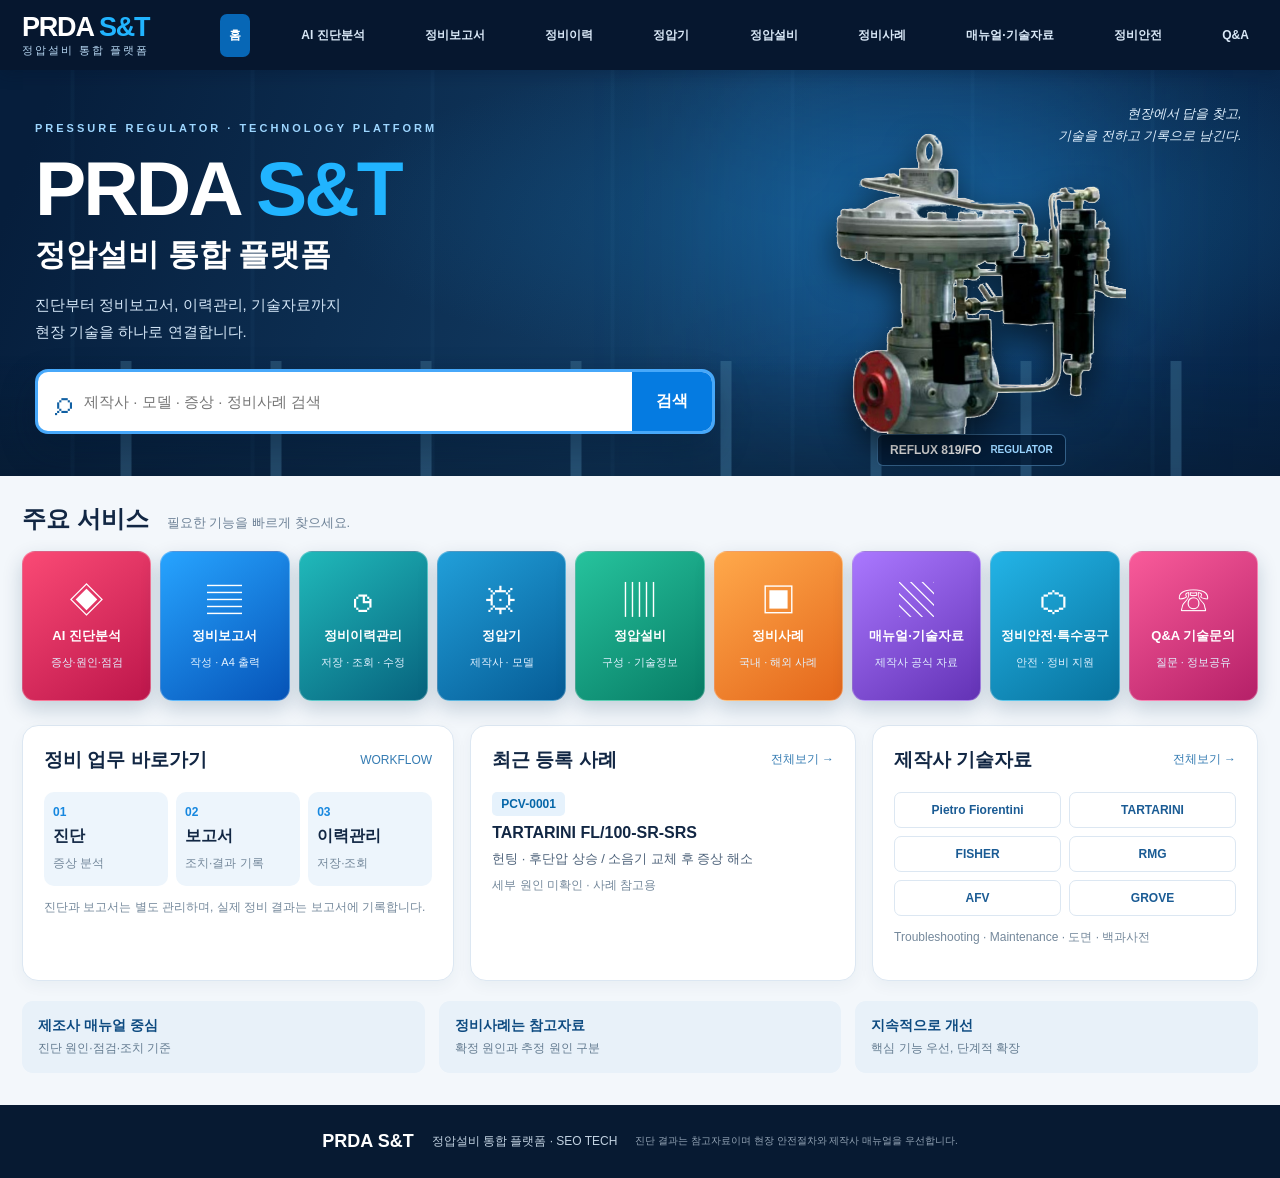
==== index.html @ fda8e218 "Add files via upload" ====
<!DOCTYPE html>

<html lang="ko"><head><meta charset="utf-8"/><meta content="width=device-width,initial-scale=1" name="viewport"/><meta content="#071a34" name="theme-color"/><meta content="PRDA S&amp;T 정압설비 통합 플랫폼" name="description"/><title>PRDA S&amp;T | 정압설비 통합 플랫폼</title><style>:root{--navy:#06172c;--ink:#122744;--blue:#0588ed;--line:#dce7f2;--bg:#f3f7fb}*{box-sizing:border-box}html{scroll-behavior:smooth}body{margin:0;font-family:Pretendard,'Noto Sans KR','Malgun Gothic',Arial,sans-serif;background:var(--bg);color:var(--ink)}a{text-decoration:none;color:inherit}button,input,textarea,select{font:inherit}button{cursor:pointer}.sr,.skip{position:absolute;left:-9999px}.skip:focus{left:8px;top:8px;z-index:99;background:white;padding:12px}.topbar{background:#06172f;color:#fff;position:relative;z-index:5;box-shadow:0 4px 14px #00162d44}.top-inner{max-width:1540px;margin:auto;min-height:70px;padding:0 22px;display:flex;align-items:center;gap:24px}.brand{display:flex;flex-direction:column;min-width:174px}.brand b{font-size:27px;letter-spacing:-1.2px}.brand span,.hero h1 em{color:#21b4ff;font-style:normal}.brand small{font-size:11px;letter-spacing:2px;color:#b7d7f2}.desktop-nav{display:flex;align-items:center;justify-content:space-between;gap:2px;flex:1}.desktop-nav a{font-size:12px;font-weight:700;white-space:nowrap;padding:13px 9px;border-radius:7px;color:#d9e8f7}.desktop-nav a:hover,.desktop-nav .selected{background:#0767b6;color:white}.menu-top{display:none;background:transparent;color:#fff;border:0;font-size:25px}.hero{position:relative;overflow:hidden;min-height:405px;background:radial-gradient(ellipse at 70% 35%,#15639b88,transparent 45%),linear-gradient(110deg,#061e3c 4%,#123c64 54%,#072448 100%);color:white}.hero:before{content:"";position:absolute;inset:0;opacity:.22;background:repeating-linear-gradient(90deg,transparent 0 70px,#56a8d933 71px 74px,transparent 75px 180px),linear-gradient(transparent 70%,#051425 100%)}.hero:after{content:"";position:absolute;bottom:-10px;left:0;right:0;height:125px;opacity:.3;background:repeating-linear-gradient(90deg,transparent 0 120px,#5d98b8 121px 131px,transparent 132px 150px),linear-gradient(0deg,#071728,transparent)}.hero-glow{position:absolute;right:14%;top:2%;width:350px;height:350px;background:#249fff33;filter:blur(75px)}.hero-inner{max-width:1480px;min-height:405px;margin:auto;padding:52px 35px 42px;display:flex;align-items:center;position:relative}.hero-copy{position:relative;z-index:2;width:62%}.eyebrow{font-size:11px;letter-spacing:3px;color:#9dd6ff;font-weight:800}.hero h1{font-size:clamp(52px,6vw,83px);line-height:1;margin:16px 0 4px;letter-spacing:-3px}.hero h2{font-size:clamp(21px,2.4vw,32px);margin:7px 0 15px}.hero-copy p{line-height:1.8;color:#d5e7f8;font-size:15px;margin-bottom:24px}.hero-search{max-width:680px;background:white;border:3px solid #47a8fa;border-radius:13px;display:flex;align-items:center;overflow:hidden;box-shadow:0 15px 35px #00162e55}.hero-search span{color:#1160a3;font-size:34px;padding-left:17px}.hero-search input{flex:1;width:100%;min-width:0;border:0;outline:0;padding:17px 12px;color:#173e63;font-size:15px}.hero-search button{border:0;background:#057be1;color:white;padding:19px 24px;font-weight:800}.hero-visual{position:absolute;right:12%;bottom:10px;width:310px;z-index:1;text-align:center}.hero-visual img{display:block;width:100%;max-height:340px;object-fit:contain;filter:drop-shadow(0 14px 16px #0009)}.hero-visual>span{display:inline-flex;gap:9px;align-items:center;background:#031a35c9;border:1px solid #7ac5ff66;padding:8px 12px;border-radius:6px;font-weight:800;font-size:12px}.hero-visual small{color:#9bd5ff;font-size:10px}.slogan{position:absolute;right:3%;top:20px;text-align:right;font-size:13px;line-height:1.7;color:#e2f2ff;font-style:italic;z-index:2}.section-wrap{max-width:1480px;margin:0 auto;padding:0 22px}.services{padding-top:27px}.section-heading{display:flex;align-items:baseline;gap:18px;margin:0 0 16px}.section-heading h2{margin:0;font-size:24px}.section-heading p{color:#6e8297;font-size:13px;margin:0}.service-grid{display:grid;grid-template-columns:repeat(9,minmax(0,1fr));gap:9px}.service{position:relative;min-height:150px;display:flex;flex-direction:column;align-items:center;justify-content:center;text-align:center;gap:10px;color:white;border-radius:13px;box-shadow:0 8px 20px #0a335333;border:1px solid #ffffff44;transition:transform .2s,box-shadow .2s;padding:14px 6px}.service:hover{transform:translateY(-4px);box-shadow:0 12px 28px #0a335355}.service-icon{font-size:35px;line-height:1}.service strong{font-size:13px;white-space:normal;word-break:keep-all}.service small{font-size:11px;color:#e2f1ff}.red{background:linear-gradient(145deg,#fa4a75,#bd164b)}.blue{background:linear-gradient(145deg,#27a4ff,#0654b8)}.teal{background:linear-gradient(145deg,#20b9ba,#07637e)}.cyan{background:linear-gradient(145deg,#219fd9,#065c96)}.green{background:linear-gradient(145deg,#26c39d,#087d66)}.orange{background:linear-gradient(145deg,#ffa94b,#e4671b)}.purple{background:linear-gradient(145deg,#aa78ff,#6332b5)}.sky{background:linear-gradient(145deg,#23b4e7,#08729d)}.pink{background:linear-gradient(145deg,#f95b9a,#b52068)}.panels{display:grid;grid-template-columns:1.12fr 1fr 1fr;gap:16px;padding-top:24px}.panel{background:white;border:1px solid var(--line);border-radius:16px;padding:21px;min-height:236px;box-shadow:0 5px 15px #15395a0c}.panel-head{display:flex;align-items:center;justify-content:space-between;gap:8px;margin-bottom:19px}.panel-head h2{margin:0;font-size:19px}.panel-head a,.panel-head span{font-size:12px;color:#347bb2}.workflow{display:grid;grid-template-columns:repeat(3,1fr);gap:8px}.workflow a{display:flex;flex-direction:column;gap:7px;background:#edf5fc;padding:13px 9px;border-radius:10px}.workflow b{color:#1687df;font-size:12px}.workflow strong{font-size:16px}.workflow small,.muted{color:#74889b;font-size:12px;line-height:1.6}.case-link{display:flex;flex-direction:column;gap:8px}.case-tag{background:#e6f2fc;color:#0566a8;width:max-content;padding:5px 9px;border-radius:5px;font-size:12px;font-weight:700}.case-link strong{font-size:16px}.case-link small{font-size:13px;color:#4d627a}.manufacturer{display:grid;grid-template-columns:repeat(2,1fr);gap:8px}.manufacturer span{padding:10px 5px;text-align:center;border:1px solid var(--line);border-radius:7px;color:#1a5b94;font-size:12px;font-weight:800}.info-strip{display:grid;grid-template-columns:repeat(3,1fr);gap:14px;padding-top:20px;padding-bottom:32px}.info-strip>div{display:flex;flex-direction:column;gap:5px;padding:16px;background:#e8f1f9;border-radius:11px}.info-strip b{font-size:14px;color:#0e4b81}.info-strip span{font-size:12px;color:#637b90}footer{background:#071a32;color:#c2d2e1;padding:26px;display:flex;align-items:center;justify-content:center;gap:18px;flex-wrap:wrap;font-size:12px}footer strong{font-size:18px;color:white}footer small{opacity:.75}.bottom-nav{display:none}.menu-overlay[hidden]{display:none}.menu-overlay{position:fixed;inset:0;z-index:50;display:flex;justify-content:flex-end}.menu-shade{position:absolute;inset:0;background:#031223bb}.menu-drawer{position:relative;background:#fff;width:min(420px,90vw);height:100%;overflow:auto;padding:20px 20px 90px;box-shadow:-12px 0 40px #0005}.drawer-head{display:flex;justify-content:space-between;align-items:center}.drawer-head h2{margin:8px 0 20px}.drawer-head button{border:0;background:#e8f1f8;border-radius:9px;padding:8px 13px}.drawer-search form{display:flex;gap:6px;margin-bottom:18px}.drawer-search input{min-width:0;flex:1;border:1px solid #d6e4ef;border-radius:8px;padding:12px}.drawer-search button{border:0;background:#0878cf;color:#fff;border-radius:8px;padding:0 15px}.drawer-list details{border-bottom:1px solid #e3eaf2}.drawer-list summary{font-weight:800;padding:16px 6px;cursor:pointer}.drawer-list a{display:block;padding:12px 18px;color:#4b6782;background:#f1f6fa;font-size:14px}.page-wrap{max-width:960px;margin:40px auto 80px;padding:0 18px}.page-head{margin-bottom:22px}.page-head h1{font-size:30px;margin:0 0 8px}.page-head p{color:#647c91}.form-panel{background:white;border:1px solid var(--line);border-radius:15px;padding:24px;box-shadow:0 8px 25px #0a2d510d}.form-grid{display:grid;grid-template-columns:repeat(2,minmax(0,1fr));gap:17px}.field{display:flex;flex-direction:column;gap:7px}.field.wide{grid-column:1/-1}.field label{font-size:13px;font-weight:800}.field input,.field select,.field textarea{border:1px solid #cadbe8;border-radius:9px;padding:12px;min-height:45px;width:100%;background:#fff;color:#172e45}.field textarea{min-height:95px;resize:vertical}.actions{display:flex;gap:10px;flex-wrap:wrap;margin-top:20px}.btn{background:#086dc0;color:#fff;border:0;border-radius:9px;padding:13px 20px;font-weight:800;display:inline-block}.btn.secondary{background:#e5f0f9;color:#165a91}.btn.danger{background:#aa3151}.helper{padding:14px 16px;background:#fff8e8;border-left:4px solid #e0a93e;color:#66593c;border-radius:7px;font-size:13px;line-height:1.7;margin:18px 0}.record{border:1px solid var(--line);padding:16px;border-radius:12px;margin:12px 0;background:white}.record strong{font-size:17px}.record .meta{font-size:12px;color:#72879b;margin:8px 0}.record .actions{margin-top:12px}.empty{padding:30px;text-align:center;color:#7c91a4}.print-header{display:none}
@media(max-width:1180px){.desktop-nav a{font-size:11px;padding:10px 5px}.brand{min-width:135px}.brand b{font-size:23px}.hero-visual{right:8%}.service-grid{grid-template-columns:repeat(5,minmax(0,1fr))}.panels{grid-template-columns:1fr 1fr}.panels .panel:last-child{grid-column:1/-1}}
@media(max-width:780px){body{padding-bottom:78px}.topbar{background:#06182d}.top-inner{min-height:58px;padding:0 16px;justify-content:space-between}.brand b{font-size:22px}.brand small{font-size:9px;letter-spacing:1px}.desktop-nav{display:none}.menu-top{display:block}.hero{min-height:405px}.hero-inner{min-height:405px;padding:38px 20px 28px;align-items:flex-start}.hero-copy{width:100%}.hero h1{font-size:50px;margin-top:18px}.hero h2{font-size:22px}.hero-copy p{font-size:13px;max-width:290px}.hero-search{position:relative;margin-top:30px}.hero-search input{padding:15px 6px;font-size:13px}.hero-search button{padding:17px 15px}.hero-visual{width:185px;right:0;bottom:65px;opacity:.55}.hero-visual img{max-height:220px}.hero-visual>span{display:none}.slogan{font-size:10px;right:18px;top:12px}.section-wrap{padding-left:12px;padding-right:12px}.section-heading h2{font-size:21px}.service-grid{grid-template-columns:repeat(3,minmax(0,1fr));gap:8px}.service{min-height:116px;padding:12px 5px;gap:6px}.service-icon{font-size:27px}.service strong{font-size:12px}.service small{font-size:10px}.panels{grid-template-columns:1fr}.panels .panel:last-child{grid-column:auto}.info-strip{grid-template-columns:1fr}.bottom-nav{display:grid;grid-template-columns:repeat(5,1fr);position:fixed;bottom:0;left:0;right:0;z-index:15;background:#061326;color:#b9c7d9;box-shadow:0 -3px 14px #00162c44;padding:8px 4px max(9px,env(safe-area-inset-bottom));border-top:1px solid #204261}.bottom-nav a,.bottom-nav button{display:flex;flex-direction:column;align-items:center;gap:3px;background:none;border:0;color:inherit;font-size:11px;font-weight:700;min-width:0}.bottom-nav span{font-size:27px;line-height:1.15}.bottom-nav .active{color:#38aeff}.page-wrap{margin:24px auto 40px}.page-head h1{font-size:25px}.form-grid{grid-template-columns:1fr}.form-panel{padding:16px}}
@media(max-width:360px){.service-grid{grid-template-columns:repeat(2,1fr)}.hero h1{font-size:43px}}
@media print{body{background:white;padding:0;color:#000}.topbar,.bottom-nav,.actions,.helper,footer,.menu-overlay,.page-head{display:none!important}.page-wrap{max-width:none;margin:0;padding:0}.form-panel{border:0;box-shadow:none;padding:0}.print-header{display:block;border-bottom:2px solid #222;margin-bottom:20px;padding-bottom:10px}.field input,.field textarea,.field select{border:0;border-bottom:1px solid #ccc;border-radius:0;padding:6px;resize:none;min-height:0;white-space:pre-wrap}.field{break-inside:avoid}.form-grid{gap:10px}.field textarea{min-height:55px} @page{size:A4;margin:15mm}}

/* 2026-10-11 모바일 1차 검수: 슬로건과 헤더 겹침 방지 */
@media(max-width:780px){.hero .eyebrow{display:none}.hero-inner{padding-top:57px}.hero-search{z-index:3}.hero-visual{right:4px;bottom:45px;width:170px;opacity:.43}.slogan{top:10px;right:15px;max-width:185px;line-height:1.6}}
</style><style>
.standalone-view{display:none}
body.view-report #content,body.view-history #content{display:none}
body.view-report #report-view,body.view-history #history-view{display:block}
body.view-report .bottom-nav a[href$="#report"],body.view-history .bottom-nav a[href$="#history"]{color:#38aeff}
body.view-report .bottom-nav a[href="index.html"],body.view-history .bottom-nav a[href="index.html"]{color:#b9c7d9}
@media print{body.view-report #history-view,body.view-report #content,body.view-report .bottom-nav{display:none!important}body.view-report #report-view{display:block!important}body.view-history #history-view{display:none!important}}
</style><style>
body.view-diagnosis #content{display:none}
body.view-diagnosis #diagnosis-view{display:block}
body.view-diagnosis #report-view,body.view-diagnosis #history-view{display:none}
#diagResult[hidden]{display:none!important}
#diagResult li{line-height:1.8;margin-bottom:5px}
#quickDiagnosis select{width:100%;padding:12px;border:1px solid #d2dfeb;border-radius:10px;background:#fff;font:inherit;color:#122744}
#diagnosis-view .page-head a{color:#0675ca}
@media print{body.view-diagnosis #diagnosis-view{display:block!important}}
</style><style>
body.view-search #content{display:none}
body.view-search #search-view{display:block}
body.view-search #diagnosis-view,body.view-search #report-view,body.view-search #history-view{display:none}
#caseResults{display:grid;gap:14px;margin:18px 0}
.prda-case{background:#fff;border:1px solid #dbe7f2;border-radius:15px;padding:20px;box-shadow:0 5px 18px rgba(10,35,75,.05)}
.prda-case h3{margin:0 0 10px;color:#0a3a70;font-size:18px}
.prda-case p{margin:8px 0;line-height:1.7;white-space:pre-wrap;overflow-wrap:anywhere}
.prda-case .case-meta{color:#516d89;font-size:13px}
.prda-case .case-detail{margin-top:12px;border-top:1px solid #e3edf5;padding-top:12px}
.prda-case button{cursor:pointer}
#caseSearchForm select{width:100%;padding:12px;border:1px solid #d2dfeb;border-radius:10px;background:#fff;font:inherit;color:#122744}
@media(max-width:650px){.prda-case{padding:16px}}
</style><style>
.prda-guided{margin-top:18px;padding:18px;background:#f3f8fc;border:1px solid #cfdeeb;border-radius:14px}
.prda-guided h3{margin:0 0 10px;color:#123d66}
.prda-guided-grid{display:grid;grid-template-columns:repeat(2,minmax(0,1fr));gap:12px}
.prda-guided-box{background:white;border:1px solid #dbe5ee;border-radius:12px;padding:14px;margin:10px 0;min-width:0}
.prda-guided-box strong{display:block;margin-bottom:9px;color:#153d64}
.prda-guided-box ul{padding-left:20px;margin:0}.prda-guided-box li{margin:6px 0;line-height:1.65;overflow-wrap:anywhere}
.prda-guided-box p{line-height:1.7;margin:7px 0;overflow-wrap:anywhere}
.prda-caution{background:#fff7e6;border-left:4px solid #d08b17;padding:12px;line-height:1.65;border-radius:6px}
@media(max-width:680px){.prda-guided-grid{grid-template-columns:1fr}.prda-guided{padding:12px}}
</style><style>
.prda-field-check{margin:20px 0;background:#f7fbff;border:1px solid #d5e4f3;border-radius:16px;padding:20px}
.prda-field-check h3{margin:0 0 12px;color:#123d69}
.prda-checklist{display:grid;gap:11px;margin:16px 0}
.prda-check-row{display:grid;grid-template-columns:minmax(0,1fr) minmax(128px,180px);align-items:center;gap:12px;background:#fff;border:1px solid #dfeaf3;border-radius:12px;padding:12px 14px}
.prda-check-row label{font-weight:600;line-height:1.5}
.prda-check-row select{width:100%;min-height:43px;border:1px solid #c9d8e6;border-radius:9px;padding:8px;background:#fff;color:#153453;font:inherit}
.prda-check-footer{display:flex;align-items:center;justify-content:space-between;gap:10px;flex-wrap:wrap}
.prda-check-footer p{margin:0;font-size:14px;color:#41627e}
.prda-safety-banner{padding:14px 16px;background:#fff2e8;border:1px solid #f3b78f;border-radius:11px;color:#7c3111;font-weight:600;line-height:1.65}
@media(max-width:520px){.prda-check-row{grid-template-columns:1fr}.prda-field-check{padding:15px}}
</style><style>
#reportForm select,#history-view select{width:100%;padding:12px;border:1px solid #d2dfeb;border-radius:10px;background:#fff;color:#122744;font:inherit}
.history-filters{margin-top:16px}
.report-cause-notice{margin-top:12px}
@media print{
 body.view-report #search-view,body.view-report #diagnosis-view,body.view-report #diagFieldCheck{display:none!important}
 body.view-report #report-view{display:block!important}
 body.view-report #reportForm{max-width:none!important}
 #reportForm .print-help,#reportForm .report-cause-notice,.print-help,.report-cause-notice{display:none!important}
 #reportForm .form-grid{display:block!important}
 #reportForm .field{display:block!important;break-inside:avoid-page;margin:0 0 12px!important}
 #reportForm .field label{display:block!important;font-size:10pt!important;font-weight:700!important;margin-bottom:4px}
 #reportForm input,#reportForm select,#reportForm textarea{display:block!important;width:100%!important;box-sizing:border-box!important;border:1px solid #cbd5e1!important;border-radius:0!important;box-shadow:none!important;padding:7px!important;font:10pt/1.5 Arial,'Noto Sans KR',sans-serif!important;color:#111!important;background:#fff!important;white-space:pre-wrap!important;overflow:visible!important}
 #reportForm textarea{height:auto;min-height:55px;resize:none}
 #reportForm .print-header{display:block!important}
}
</style><style>
.prda-backup{margin-top:22px;border:1px solid #cddfee}
.prda-backup h2{margin:0 0 10px;font-size:20px;color:#133d68}
.prda-upload-label{display:inline-flex;align-items:center;justify-content:center;cursor:pointer}
.prda-backup-preview{margin-top:14px;padding:16px;border:1px solid #c9d9e9;background:#f2f8fd;border-radius:12px}
.prda-backup-preview p{margin:0 0 12px;line-height:1.65}
@media print{.prda-backup{display:none!important}}
</style><style>
.prda-photo-panel{margin:20px 0;padding:18px;border:1px solid #d6e4f0;border-radius:14px;background:#f7fbff}
.prda-photo-panel h3{margin:0 0 8px;color:#123d69}
.prda-photo-toolbar{display:flex;gap:14px;align-items:center;flex-wrap:wrap;margin:14px 0}
.prda-photo-pick{cursor:pointer}
.prda-photo-grid{display:grid;grid-template-columns:repeat(auto-fit,minmax(155px,1fr));gap:12px}
.prda-photo-item{background:#fff;border:1px solid #d6e4ef;border-radius:12px;padding:10px;min-width:0;break-inside:avoid}
.prda-photo-item img{width:100%;height:145px;object-fit:contain;border-radius:8px;background:#eef3f7}
.prda-photo-item label{display:block;font-weight:600;font-size:13px;margin:7px 0 5px}
.prda-photo-item select{width:100%;padding:9px;border:1px solid #d0dce7;border-radius:8px;background:#fff;font:inherit}
.prda-photo-item button{margin-top:8px}
@media print{
 body.view-report .prda-photo-panel{display:block!important;border:0!important;padding:0!important;background:#fff!important;break-inside:avoid-page}
 body.view-report .prda-photo-panel .helper,body.view-report .prda-photo-toolbar,body.view-report .prda-photo-item button{display:none!important}
 body.view-report .prda-photo-grid{display:grid!important;grid-template-columns:repeat(2,minmax(0,1fr))!important}
 body.view-report .prda-photo-item{border:1px solid #ccc!important;break-inside:avoid-page!important}
 body.view-report .prda-photo-item img{height:190px!important;object-fit:contain!important}
 body.view-report .prda-photo-item select{border:0!important;appearance:none!important}
}
</style><style>
/* V9: structured A4 report, rendered only from user-entered information */
.prda9-sheet{font-family:Arial,"Noto Sans KR","Malgun Gothic",sans-serif;color:#183047;background:#fff}
.prda9-sheet[hidden]{display:none!important}
.prda9-sheet.prda9-preview{display:block;border:1px solid #b9ccdc;border-radius:14px;box-shadow:0 12px 35px #0b35551c;margin:24px 0;padding:24px}
.prda9-banner{border-bottom:3px solid #0b467b;padding-bottom:15px;margin-bottom:18px;display:flex;align-items:flex-end;justify-content:space-between;gap:12px}
.prda9-brand{font-size:11px;letter-spacing:2px;color:#386e97;font-weight:800}
.prda9-title{font-size:25px;line-height:1.35;color:#0b3156;font-weight:900;margin:5px 0}
.prda9-subtitle{font-size:12px;color:#698196}
.prda9-badge{display:inline-block;padding:6px 10px;border-radius:20px;border:1px solid #bccddb;font-size:11px;font-weight:800;white-space:nowrap}
.prda9-badge[data-status="미확정"]{color:#8c5814;background:#fff4db}
.prda9-badge[data-status="추정"]{color:#75541d;background:#fff6e4}
.prda9-badge[data-status="확정"]{color:#145c4e;background:#e8f6ef}
.prda9-facts{display:grid;grid-template-columns:repeat(2,minmax(0,1fr));gap:1px;background:#dbe5ee;border:1px solid #dbe5ee;border-radius:9px;overflow:hidden;margin:14px 0 18px}
.prda9-fact{background:#f5f9fc;padding:10px 12px;min-width:0}
.prda9-label{font-size:10px;color:#58768e;font-weight:800;margin-bottom:4px}
.prda9-value{font-size:12px;color:#142d42;white-space:pre-wrap;overflow-wrap:anywhere;line-height:1.55}
.prda9-section{margin:15px 0;break-inside:avoid-page}
.prda9-section-title{font-size:13px;font-weight:900;color:#123e65;border-left:4px solid #0a76bc;padding:7px 10px;background:#eef6fc;margin:0 0 8px}
.prda9-section-content{font-size:12px;white-space:pre-wrap;overflow-wrap:anywhere;line-height:1.75;padding:2px 9px;color:#203b52;min-height:20px}
.prda9-pair{display:grid;grid-template-columns:repeat(2,minmax(0,1fr));gap:12px}
.prda9-pair .prda9-section{margin:0}
.prda9-photo-section{margin-top:18px;break-before:auto}
.prda9-photo-grid{display:grid;grid-template-columns:repeat(2,minmax(0,1fr));gap:12px}
.prda9-photo{border:1px solid #d4e1ea;border-radius:8px;padding:8px;break-inside:avoid}
.prda9-photo img{display:block;width:100%;height:175px;object-fit:contain;background:#f2f6f9;border-radius:5px}
.prda9-photo-label{font-size:11px;font-weight:800;margin-bottom:7px;color:#275575}
.prda9-photo-empty{font-size:12px;color:#718497;padding:14px;border:1px dashed #c7d4de;border-radius:7px}
.prda9-note{font-size:10px;line-height:1.6;color:#61788c;border-top:1px solid #d8e3ed;padding-top:10px;margin-top:22px}
.prda9-empty{color:#8a9cab}
@media(max-width:600px){.prda9-sheet.prda9-preview{padding:14px}.prda9-title{font-size:21px}.prda9-pair{grid-template-columns:1fr}.prda9-photo-grid{grid-template-columns:1fr}.prda9-photo img{height:210px}}
@media print{
 body.view-report #reportForm>:not(#reportPrintSheet){display:none!important}
 body.view-report #reportPrintSheet,body.view-report #reportPrintSheet[hidden]{display:block!important}
 body.view-report .prda9-sheet{display:block!important;border:0!important;border-radius:0!important;box-shadow:none!important;margin:0!important;padding:0!important;color:#111!important}
 body.view-report .prda9-banner{margin-bottom:12px;padding-bottom:10px}
 body.view-report .prda9-facts{margin:10px 0 13px}
 body.view-report .prda9-fact{padding:7px 10px}
 body.view-report .prda9-section{margin:11px 0}
 body.view-report .prda9-section-content{font-size:11px;line-height:1.6}
 body.view-report .prda9-photo-grid{grid-template-columns:repeat(2,minmax(0,1fr))}
 body.view-report .prda9-photo img{height:170px}
 body.view-report .prda9-section-title{-webkit-print-color-adjust:exact;print-color-adjust:exact}
 body.view-report .prda9-photo{break-inside:avoid-page}
 @page{size:A4;margin:13mm}
}
</style><style>
/* 10th final polish: compact mobile status and test guidance. */
.prda-final-status{display:flex;align-items:center;gap:9px;flex-wrap:wrap;margin:14px 0 18px;padding:12px 14px;background:#edf6fd;border:1px solid #d0e5f3;border-radius:12px;color:#1b4566;font-size:12px;line-height:1.5}
.prda-final-status strong{font-size:13px}
.prda-final-status a{margin-left:auto;color:#12609b;font-weight:800;text-decoration:underline;text-underline-offset:2px}
.prda-final-dot{width:9px;height:9px;border-radius:50%;background:#238b66;flex-shrink:0}
.prda-final-checklist{margin:22px 0 38px;border:1px solid #d6e3ee;border-radius:12px;padding:14px 17px;background:#f7fafc;color:#304e65}
.prda-final-checklist summary{cursor:pointer;font-weight:800}
.prda-final-checklist p{font-size:12px;line-height:1.7}
@media(max-width:480px){.prda-final-status a{margin-left:18px}}
@media print{.prda-final-status,.prda-final-checklist{display:none!important}}
</style></head><body>
<a class="skip" href="#content">본문으로 이동</a>
<header class="topbar"><div class="top-inner"><a aria-label="PRDA S&amp;T 홈" class="brand" href="index.html"><b>PRDA <span>S&amp;T</span></b><small>정압설비 통합 플랫폼</small></a><nav aria-label="주요 메뉴" class="desktop-nav"><a class="selected" href="index.html">홈</a><a href="index.html#diagnosis">AI 진단분석</a><a href="index.html#report">정비보고서</a><a href="index.html#history">정비이력</a><a href="regulator.html">정압기</a><a href="equipment.html">정압설비</a><a href="cases.html">정비사례</a><a href="manuals.html">매뉴얼·기술자료</a><a href="safety.html">정비안전</a><a href="qna.html">Q&amp;A</a></nav><button aria-label="전체 메뉴 열기" class="menu-top" id="menuOpen">☰</button></div></header>
<main id="content"><section class="hero"><div class="hero-glow"></div><div class="hero-inner"><div class="hero-copy"><div class="eyebrow">PRESSURE REGULATOR · TECHNOLOGY PLATFORM</div><h1>PRDA <em>S&amp;T</em></h1><h2>정압설비 통합 플랫폼</h2><p>진단부터 정비보고서, 이력관리, 기술자료까지<br/>현장 기술을 하나로 연결합니다.</p><form action="index.html" class="hero-search" method="get" role="search"><label class="sr" for="keyword">통합검색</label><span aria-hidden="true">⌕</span><input id="keyword" name="q" placeholder="제작사 · 모델 · 증상 · 정비사례 검색" required=""/><button type="submit">검색</button></form></div><div class="hero-visual"><img alt="Pietro Fiorentini REFLUX 819/FO 정압기" loading="eager" src="[data-uri]"/><span>REFLUX 819/FO <small>REGULATOR</small></span></div><p class="slogan">현장에서 답을 찾고,<br/>기술을 전하고 기록으로 남긴다.</p></div></section>
<section aria-labelledby="service-title" class="services section-wrap"><div class="section-heading"><h2 id="service-title">주요 서비스</h2><p>필요한 기능을 빠르게 찾으세요.</p></div><div class="service-grid">
<a class="service red" href="index.html#diagnosis"><span class="service-icon">◈</span><strong>AI 진단분석</strong><small>증상·원인·점검</small></a>
<a class="service blue" href="index.html#report"><span class="service-icon">▤</span><strong>정비보고서</strong><small>작성 · A4 출력</small></a>
<a class="service teal" href="index.html#history"><span class="service-icon">◷</span><strong>정비이력관리</strong><small>저장 · 조회 · 수정</small></a>
<a class="service cyan" href="regulator.html"><span class="service-icon">⚙</span><strong>정압기</strong><small>제작사 · 모델</small></a>
<a class="service green" href="equipment.html"><span class="service-icon">▥</span><strong>정압설비</strong><small>구성 · 기술정보</small></a>
<a class="service orange" href="cases.html"><span class="service-icon">▣</span><strong>정비사례</strong><small>국내 · 해외 사례</small></a>
<a class="service purple" href="manuals.html"><span class="service-icon">▧</span><strong>매뉴얼·기술자료</strong><small>제작사 공식 자료</small></a>
<a class="service sky" href="safety.html"><span class="service-icon">⬡</span><strong>정비안전·특수공구</strong><small>안전 · 정비 지원</small></a>
<a class="service pink" href="qna.html"><span class="service-icon">☏</span><strong>Q&amp;A 기술문의</strong><small>질문 · 정보공유</small></a>
</div></section>
<section class="section-wrap panels"><article class="panel"><div class="panel-head"><h2>정비 업무 바로가기</h2><span>WORKFLOW</span></div><div class="workflow"><a href="index.html#diagnosis"><b>01</b><strong>진단</strong><small>증상 분석</small></a><a href="index.html#report"><b>02</b><strong>보고서</strong><small>조치·결과 기록</small></a><a href="index.html#history"><b>03</b><strong>이력관리</strong><small>저장·조회</small></a></div><p class="muted">진단과 보고서는 별도 관리하며, 실제 정비 결과는 보고서에 기록합니다.</p></article><article class="panel"><div class="panel-head"><h2>최근 등록 사례</h2><a href="cases.html">전체보기 →</a></div><a class="case-link" href="cases.html"><span class="case-tag">PCV-0001</span><strong>TARTARINI FL/100-SR-SRS</strong><small>헌팅 · 후단압 상승 / 소음기 교체 후 증상 해소</small><span class="muted">세부 원인 미확인 · 사례 참고용</span></a></article><article class="panel"><div class="panel-head"><h2>제작사 기술자료</h2><a href="manuals.html">전체보기 →</a></div><div class="manufacturer"><span>Pietro Fiorentini</span><span>TARTARINI</span><span>FISHER</span><span>RMG</span><span>AFV</span><span>GROVE</span></div><p class="muted">Troubleshooting · Maintenance · 도면 · 백과사전</p></article></section>
<section class="section-wrap info-strip"><div><b>제조사 매뉴얼 중심</b><span>진단 원인·점검·조치 기준</span></div><div><b>정비사례는 참고자료</b><span>확정 원인과 추정 원인 구분</span></div><div><b>지속적으로 개선</b><span>핵심 기능 우선, 단계적 확장</span></div></section>
</main><main class="standalone-view page-wrap" id="search-view">
<div class="page-head"><h1>통합 검색 · 정비사례</h1><p>제작사 · 모델 · PILOT · 증상 · 원인 · 조치 · 결과를 검색합니다.</p></div>
<form class="form-panel" id="caseSearchForm">
<div class="form-grid">
<div class="field wide"><label for="caseKeyword">통합 검색어</label><input id="caseKeyword" placeholder="예: TARTARINI, FL/100, 헌팅, 소음기" type="search"/></div>
<div class="field"><label for="caseMaker">제작사</label><select id="caseMaker"><option value="">전체 제작사</option></select></div>
<div class="field"><label for="caseModel">정압기 모델</label><select id="caseModel"><option value="">전체 모델</option></select></div>
</div>
<div class="actions"><button class="btn" type="submit">검색</button><button class="btn secondary" id="caseClear" type="button">초기화</button></div>
</form>
<div class="helper">공개 승인된 정비사례만 표시합니다. 자료 미등록은 고장사례가 없다는 뜻이 아닙니다. 유사사례는 원인 확정의 근거가 아닙니다.</div>
<div aria-live="polite" class="form-panel" id="caseStatus">정비사례 DB 연결 확인 중...</div>
<div id="caseResults"></div>
<div class="actions"><a class="btn secondary" href="cases.html">정비사례 상세 DB</a><a class="btn secondary" href="manuals.html">제작사 매뉴얼</a><a class="btn secondary" href="qna.html">Q&amp;A</a></div>
</main><main class="standalone-view page-wrap" id="diagnosis-view">
<div class="page-head"><h1>정압설비 1차 진단분석</h1><p>증상과 운전조건을 기록하고 점검 항목을 확인합니다.</p><p>기존 상세 진단 화면도 계속 사용할 수 있습니다.</p><a href="diagnosis.html">기존 진단 화면 열기 ↗</a></div>
<div class="helper"><strong>안전 안내:</strong> 규칙 기반 참고 분석으로 고장 원인을 확정하지 않습니다. 가스누설·비정상 압력·보호장치 이상 시 승인된 현장 비상대응 절차를 우선하세요. 공개 홈페이지에 관리소명·설비번호 등 비공개 정보는 입력하지 마세요.</div>
<form class="form-panel" id="quickDiagnosis">
<div class="form-grid">
<div class="field"><label for="diagMaker">제작사</label><select id="diagMaker"><option value="">선택</option><option>FISHER</option><option>TARTARINI</option><option>PIETRO FIORENTINI</option><option>RMG</option><option>FLEXFLO / GROVE</option><option>AFV</option><option>VALVITALIA</option><option>기타</option></select></div>
<div class="field"><label for="diagModel">정압기 모델</label><input id="diagModel" placeholder="예: REFLUX 819"/></div>
<div class="field"><label for="diagPilot">PILOT 모델</label><input id="diagPilot" placeholder="예: PSA/80P"/></div>
<div class="field"><label for="diagSymptom">주요 증상</label><select id="diagSymptom" required=""><option value="">증상 선택</option><option value="hunting">압력 헌팅·진동</option><option value="high">후단압력 상승</option><option value="low">후단압력 저하</option><option value="leak">가스누설 의심</option><option value="operation">정압기 작동 불량</option><option value="ssv">SSV 작동 이상</option><option value="noise">이상 소음</option><option value="other">기타 증상</option></select></div>
<div class="field"><label for="diagUpstream">전단압력 (MPa)</label><input id="diagUpstream" min="0" placeholder="측정값" step="any" type="number"/></div>
<div class="field"><label for="diagDownstream">후단압력 (MPa)</label><input id="diagDownstream" min="0" placeholder="측정값" step="any" type="number"/></div>
<div class="field"><label for="diagSetpoint">후단 설정압력 (MPa)</label><input id="diagSetpoint" min="0" placeholder="설정값" step="any" type="number"/></div>
<div class="field"><label for="diagFlow">유량 (ton/h)</label><input id="diagFlow" min="0" placeholder="측정값" step="any" type="number"/></div>
<div class="field wide"><label for="diagDetails">현장 관찰내용</label><textarea id="diagDetails" placeholder="발생 시점, 유량 변화, 압력 추이 등"></textarea></div>
</div>
<div class="actions"><button class="btn" type="submit">1차 진단분석</button><button class="btn secondary" type="reset">초기화</button></div>
</form>
<section aria-live="polite" class="form-panel" hidden="" id="diagResult">
<h2 id="diagResultTitle">1차 분석 결과</h2>
<p class="helper">아래 항목은 검토 후보이며 원인 확정 또는 현장 조작 지시가 아닙니다.</p>
<h3>가능 원인 (추정)</h3><ul id="diagCauses"></ul>
<h3>우선 확인할 사항</h3><ul id="diagChecks"></ul>
<section aria-live="polite" class="prda-guided" hidden="" id="diagGuided">
<h3>설비별 진단 검토 · 4차</h3>
<p class="helper">입력값·모델·PILOT 및 공개 정비사례를 구분하여 표시합니다. 제작사별 공식 고장 판정 기준을 대체하지 않습니다.</p>
<div class="prda-guided-grid">
<div class="prda-guided-box"><strong>입력정보 점검</strong><ul id="diagQuality"></ul></div>
<div class="prda-guided-box"><strong>우선 점검 방향</strong><ul id="diagPriority"></ul></div>
</div>
<div class="prda-guided-box"><strong>제작사 · 모델 · PILOT 확인</strong><div id="diagIdentity"></div></div>
<div class="prda-guided-box"><strong>공개 정비사례 근거</strong><div id="diagEvidence"></div></div>
<p class="prda-caution">주의: 추정 원인과 확인된 원인은 별개입니다. 가스누설·비정상 압력·보호장치 이상 시 현장 안전절차 및 승인된 조치를 우선하세요. 이 화면은 원격 조작·설정값 변경 지시가 아닙니다.</p>
</section><section aria-live="polite" class="prda-field-check" hidden="" id="diagFieldCheck">
<h3>5차 · 현장 점검 기록표</h3>
<p class="helper">증상에 따라 우선 확인할 항목을 제시합니다. 실제 확인 여부는 직접 선택하세요. 자동으로 정상·고장 확정하지 않습니다.</p>
<div class="prda-safety-banner" hidden="" id="diagSafetyBanner"></div>
<div class="prda-checklist" id="diagChecklist"></div>
<div class="prda-check-footer">
<p aria-live="polite" id="diagCheckProgress">점검 상태 미입력</p>
<button class="btn secondary" id="diagCopyChecklist" type="button">점검 기록 복사</button>
</div>
<p aria-live="polite" class="helper" id="diagCopyStatus"></p>
<p class="prda-caution">점검 기록은 현재 화면에만 임시 표시됩니다. 보고서로 이동하면 작성 중인 보고서에 추가되며, 보고서 저장 전에는 정비이력에 저장되지 않습니다.</p>
</section><div class="actions"><button class="btn" id="diagToReport" type="button">이 결과로 정비보고서 작성 →</button><a class="btn secondary" href="cases.html">관련 정비사례</a><a class="btn secondary" href="manuals.html">제작사 매뉴얼</a><a class="btn secondary" href="index.html#search">공개 유사사례 검색</a></div>
</section>
</main><main class="standalone-view page-wrap" id="history-view"><div class="page-head"><h1>정비이력관리</h1><p>이 기기에 저장된 정비보고서를 검색·조회·수정합니다.</p></div><div class="helper">이력은 현재 브라우저에만 저장됩니다. 기존 V10 앱의 진단이력과는 별도이며, 자동 동기화되지 않습니다. 공개 홈페이지에는 비공개 시설명·설비번호·회사 내부정보를 입력하지 마세요.</div><div class="form-panel"><div class="field"><label for="filter">보고서 검색</label><input id="filter" placeholder="ID · 제작사 · 모델 · 증상 · 원인 · 조치 · 결과 · 참고자료"/></div><div class="form-grid history-filters">
<div class="field"><label for="filterFrom">정비일자 시작</label><input id="filterFrom" type="date"/></div>
<div class="field"><label for="filterTo">정비일자 종료</label><input id="filterTo" type="date"/></div>
<div class="field"><label for="filterCauseStatus">원인 판정</label><select id="filterCauseStatus">
<option value="">전체</option><option value="미확정">미확정</option>
<option value="추정">추정</option><option value="확정">확정</option>
</select></div></div><div class="actions"><a class="btn" href="index.html#report">새 보고서 작성</a><button class="btn secondary" id="clearHistoryFilter" type="button">검색 초기화</button><button class="btn secondary" id="exportRecords" type="button">이력 JSON 백업</button></div><p id="count" role="status"></p><div id="records"></div></div><section aria-labelledby="backupHeading" class="form-panel prda-backup">
<h2 id="backupHeading">정비이력 백업 및 복원</h2>
<p class="helper">정비이력은 이 브라우저에만 저장됩니다. 휴대폰 교체·브라우저 데이터 삭제에 대비하여 JSON 백업 파일을 별도로 보관하세요. 기존 Android 앱의 진단이력과는 별개입니다.</p>
<div class="actions">
<button class="btn" id="downloadBackupV7" type="button">정비이력 백업 다운로드</button>
<label class="btn secondary prda-upload-label" for="restoreBackupV7">백업 파일 선택</label>
<input accept=".json,application/json" aria-label="정비이력 JSON 백업 파일" hidden="" id="restoreBackupV7" type="file"/>
</div>
<p class="helper">복원은 <strong>기존 기록을 지우지 않고 새 ID만 추가</strong>합니다. 같은 보고서 ID가 있으면 기존 기록을 보호하기 위해 건너뜁니다. 백업 파일은 서버에 업로드하지 않습니다.</p>
<div class="prda-backup-preview" hidden="" id="backupPreviewV7">
<p aria-live="polite" id="backupPreviewTextV7"></p>
<div class="actions">
<button class="btn" id="confirmRestoreV7" type="button">검토한 새 기록 복원</button>
<button class="btn secondary" id="cancelRestoreV7" type="button">취소</button>
</div>
</div>
<p aria-live="polite" class="helper" id="backupStatusV7" role="status"></p>
</section></main><main class="standalone-view page-wrap" id="report-view"><div class="page-head"><h1>정비보고서 작성</h1><p>현장 정비내용을 기록하고 사진을 첨부하여 A4 보고서로 출력합니다.</p></div><div aria-live="polite" class="prda-final-status" role="status">
<span aria-hidden="true" class="prda-final-dot"></span>
<strong>PRDA S&amp;T 홈페이지 최종 10차</strong>
<span id="finalReportCount">이 기기의 정비이력 확인 중</span>
<a href="index.html#history">이력·백업 확인 →</a>
</div><div class="helper">1차 버전은 이 기기의 브라우저에만 저장됩니다. 다른 기기와 자동 동기화되지 않으며 브라우저 데이터 삭제 시 사라질 수 있습니다. 중요 보고서는 PDF로 별도 보관하세요. 공개 홈페이지에는 비공개 시설명·설비번호·회사 내부정보를 입력하지 마세요.</div><form class="form-panel" id="reportForm"><div class="print-header"><h1>PRDA S&amp;T · 정비보고서</h1><p>SEO TECH / 정압설비 정비기록</p></div><div class="form-grid"><div class="field"><label for="caseId">보고서 ID</label><input id="caseId" name="caseId" readonly=""/></div><div class="field"><label for="date">정비일자</label><input id="date" name="date" required="" type="date"/></div><div class="field"><label for="manufacturer">제작사</label><input id="manufacturer" name="manufacturer" placeholder="예: TARTARINI"/></div><div class="field"><label for="model">모델</label><input id="model" name="model" placeholder="예: FL/100-SR-SRS"/></div><div class="field wide"><label for="symptoms">발생 증상</label><textarea id="symptoms" name="symptoms" placeholder="헌팅, 후단압 상승 등" required=""></textarea></div><div class="field wide"><label for="inspection">점검 내용</label><textarea id="inspection" name="inspection" placeholder="점검 결과와 확인된 사항을 기록하세요"></textarea></div><div class="field"><label for="causeStatus">원인 판정 구분</label>
<select id="causeStatus" name="causeStatus">
<option value="미확정">미확정 · 추가 점검 필요</option>
<option value="추정">추정 · 검증 전</option>
<option value="확정">확정 · 검증 근거 확보</option>
</select></div><div class="field"><label for="verification">원인 검증 근거</label>
<input id="verification" name="verification" placeholder="확정 시 확인한 객관적 근거"/></div><div class="field wide"><label for="cause">원인 및 확인 상태</label><textarea id="cause" name="cause" placeholder="확정 원인 / 추정 원인을 구분하여 기록하세요"></textarea></div><div class="field wide"><label for="action">정비 조치</label><textarea id="action" name="action" placeholder="제조사 매뉴얼에 따른 실제 수행 내용을 기록하세요"></textarea></div><div class="field wide"><label for="result">정비 결과 및 재시험</label><textarea id="result" name="result" placeholder="정비 후 결과, 재시험 확인 사항"></textarea></div><div class="field wide"><label for="followup">추가 점검·후속 조치</label>
<textarea id="followup" name="followup" placeholder="미확인 사항, 재발 방지 및 추후 확인 계획"></textarea></div><div class="field wide"><label for="reference">참고 자료</label><input id="reference" name="reference" placeholder="제조사 매뉴얼명 · 출처"/></div></div><p class="helper report-cause-notice" id="causeNotice">원인은 검증 전까지 미확정 또는 추정으로 기록하세요. 확정 시 검증 근거를 남겨야 합니다.</p><section aria-labelledby="photoHeading" class="prda-photo-panel" id="reportPhotoPanel">
<h3 id="photoHeading">정비사진 첨부</h3>
<p class="helper">명판 · 정비 전 · 정비 후 사진을 최대 3장 첨부할 수 있습니다. 휴대폰 저장공간 보호를 위해 사진은 자동 축소됩니다. 민감한 설비번호·회사 내부정보는 첨부하지 마세요.</p>
<div class="prda-photo-toolbar">
<label class="btn secondary prda-photo-pick" for="reportPhotoInput">사진 추가</label>
<input accept="image/jpeg,image/png,image/webp" aria-label="정비사진 추가" hidden="" id="reportPhotoInput" multiple="" type="file"/>
<span aria-live="polite" id="reportPhotoCount">0 / 3장</span>
</div>
<div class="prda-photo-grid" id="reportPhotoPreview"></div>
<p aria-live="polite" class="helper" id="reportPhotoStatus" role="status"></p>
</section><section aria-label="정비보고서 A4 미리보기" class="prda9-sheet" hidden="" id="reportPrintSheet"></section><div class="actions"><button class="btn" type="submit">이력 저장</button><button class="btn secondary" id="previewReportV9" type="button">A4 보고서 미리보기</button><button class="btn secondary" id="printReport" type="button">A4 인쇄 · PDF 저장</button><a class="btn secondary" href="index.html#history">저장 이력 보기</a><button class="btn secondary" id="newReport" type="button">새 보고서</button></div><p class="helper print-help">휴대폰에서 “A4 인쇄 · PDF 저장”을 누른 뒤 인쇄 화면의 프린터를 “PDF로 저장”으로 선택하세요. 저장은 휴대폰의 PDF 파일로 이루어집니다.</p><p aria-live="polite" id="status" role="status"></p></form><details class="prda-final-checklist">
<summary>최종 점검 안내 · 10차 완료 기준</summary>
<p>홈·진단·검색·Q&amp;A·정비이력·보고서 메뉴를 확인하고, 실제 보고서 저장·사진 재조회·A4 PDF 출력·JSON 백업·복원까지 휴대폰에서 점검하세요.</p>
<p>정비기록은 현재 브라우저에만 저장됩니다. Android 앱의 진단이력과 자동 동기화되지 않습니다. 비공개 설비정보는 입력하지 마세요.</p>
</details></main><footer><strong>PRDA S&amp;T</strong><span>정압설비 통합 플랫폼 · SEO TECH</span><small>진단 결과는 참고자료이며 현장 안전절차와 제작사 매뉴얼을 우선합니다.</small></footer>
<nav aria-label="모바일 빠른 메뉴" class="bottom-nav"><a class="active" href="index.html"><span>⌂</span>홈</a><a href="index.html#diagnosis"><span>◈</span>진단</a><a href="index.html#report"><span>▤</span>보고서</a><a href="index.html#history"><span>◷</span>이력</a><button id="bottomMenu" type="button"><span>☷</span>전체</button></nav>
<div class="menu-overlay" hidden="" id="menuOverlay"><div class="menu-shade" id="menuShade"></div><aside aria-labelledby="menuTitle" aria-modal="true" class="menu-drawer" role="dialog"><div class="drawer-head"><h2 id="menuTitle">전체 메뉴</h2><button aria-label="메뉴 닫기" id="menuClose">✕</button></div><div class="drawer-search"><form action="search.html"><input aria-label="통합검색" name="q" placeholder="통합검색"/><button>검색</button></form></div><div class="drawer-list">
<details><summary>AI 진단분석</summary><a href="index.html#diagnosis">진단 시작</a><a href="photo.html">사진 참고</a></details>
<details><summary>정비보고서</summary><a href="index.html#report">보고서 작성 · A4 PDF</a></details>
<details><summary>정비이력관리</summary><a href="index.html#history">이력 조회 · 수정</a></details>
<details><summary>정압기</summary><a href="regulator.html">제작사 · 모델 · 구조</a></details>
<details><summary>정압설비</summary><a href="equipment.html">설비 구성 · 계통</a></details>
<details><summary>정비사례</summary><a href="cases.html">국내 · 해외 사례</a></details>
<details><summary>매뉴얼·기술자료</summary><a href="manuals.html">Troubleshooting · Maintenance</a></details>
<details><summary>정비안전·특수공구</summary><a href="safety.html">정비 안전 · 공구</a></details>
<details><summary>Q&amp;A 기술문의</summary><a href="qna.html">질문 · 답변</a></details>
</div></aside></div><script>(()=>{const overlay=document.getElementById('menuOverlay');const open=()=>{if(!overlay)return;overlay.hidden=false;document.body.style.overflow='hidden';document.getElementById('menuClose')?.focus()};const close=()=>{if(!overlay)return;overlay.hidden=true;document.body.style.overflow=''};['menuOpen','bottomMenu'].forEach(id=>document.getElementById(id)?.addEventListener('click',open));['menuClose','menuShade'].forEach(id=>document.getElementById(id)?.addEventListener('click',close));document.addEventListener('keydown',e=>{if(e.key==='Escape')close()});if(new URLSearchParams(location.search).get('menu')==='1')open()})();
</script><script>
(()=>{
'use strict';
const KEY='prdaPortalReportsV1';
const fields=['caseId','date','manufacturer','model','symptoms','inspection','cause','causeStatus','verification','action','result','followup','reference'];
const getAll=()=>{try{const v=JSON.parse(localStorage.getItem(KEY)||'[]');return Array.isArray(v)?v:[]}catch{return []}};
const saveAll=v=>localStorage.setItem(KEY,JSON.stringify(v));
const now=()=>new Date().toLocaleDateString('sv-SE');
const makeId=()=>`RPT-${new Date().toISOString().replace(/[-:TZ.]/g,'').slice(0,14)}-${Math.random().toString(36).slice(2,6).toUpperCase()}`;
const form=document.getElementById('reportForm');
const records=document.getElementById('records');
const filter=document.getElementById('filter');
let editingId=null;
let reportPhotos=[];


// 8차: client-side photo compression and per-report storage.
// Images remain in browser storage and are included in the existing JSON backup.
const MAX_PHOTOS=3;
const MAX_PHOTO_CHARS=180000;
const PHOTO_KINDS=['명판','정비 전','정비 후'];
const photoInput=document.getElementById('reportPhotoInput');
const photoPreview=document.getElementById('reportPhotoPreview');
const photoStatus=document.getElementById('reportPhotoStatus');
let photoBusy=false;
function validPhotos(arr){
 if(!Array.isArray(arr))return [];
 return arr.slice(0,MAX_PHOTOS).filter(p=>
  p&&typeof p==='object'&&PHOTO_KINDS.includes(p.kind)&&
  typeof p.data==='string'&&p.data.length<=MAX_PHOTO_CHARS&&
  /^data:image\/jpeg;base64,[a-zA-Z0-9+/]+=*$/.test(p.data)
 ).map(p=>({kind:p.kind,data:p.data}));
}
function renderReportPhotos(){
 if(typeof renderV9Report==='function'&&typeof previewVisible!=='undefined'&&previewVisible)renderV9Report();
 photoPreview.replaceChildren();
 document.getElementById('reportPhotoCount').textContent=`${reportPhotos.length} / ${MAX_PHOTOS}장`;
 reportPhotos.forEach((p,i)=>{
  const item=document.createElement('div');item.className='prda-photo-item';
  const img=document.createElement('img');img.src=p.data;img.alt=`${p.kind} 정비사진 ${i+1}`;
  const label=document.createElement('label');label.textContent=`사진 ${i+1} 분류`;
  const select=document.createElement('select');label.htmlFor=`reportPhotoKind${i}`;select.id=`reportPhotoKind${i}`;
  PHOTO_KINDS.forEach(k=>select.add(new Option(k,k)));
  select.value=p.kind;
  select.addEventListener('change',()=>{p.kind=select.value;img.alt=`${p.kind} 정비사진 ${i+1}`;if(previewVisible)renderV9Report();});
  const del=document.createElement('button');del.type='button';del.className='btn secondary';del.textContent='사진 삭제';
  del.addEventListener('click',()=>{reportPhotos.splice(i,1);renderReportPhotos();photoStatus.textContent='사진을 목록에서 제외했습니다. 보고서 저장 후 이력에 반영됩니다.'});
  item.append(img,label,select,del);photoPreview.append(item);
 });
}
async function compressPhoto(file){
 if(!['image/jpeg','image/png','image/webp'].includes(file.type))throw Error('JPG·PNG·WebP 사진만 선택하세요.');
 if(file.size>12*1024*1024)throw Error('사진 원본은 12MB 이하만 지원합니다.');
 const bitmap=await createImageBitmap(file);
 try{
  for(const maxEdge of [900,720,560,420]){
   const scale=Math.min(1,maxEdge/Math.max(bitmap.width,bitmap.height));
   const canvas=document.createElement('canvas');
   canvas.width=Math.max(1,Math.round(bitmap.width*scale));
   canvas.height=Math.max(1,Math.round(bitmap.height*scale));
   const ctx=canvas.getContext('2d');
   if(!ctx)throw Error('이미지 변환을 지원하지 않는 브라우저입니다.');
   ctx.fillStyle='#fff';ctx.fillRect(0,0,canvas.width,canvas.height);
   ctx.drawImage(bitmap,0,0,canvas.width,canvas.height);
   for(const quality of [0.72,0.54,0.40]){
    const data=canvas.toDataURL('image/jpeg',quality);
    if(data.startsWith('data:image/jpeg;base64,')&&data.length<=MAX_PHOTO_CHARS)return data;
   }
  }
  throw Error('사진 크기를 줄일 수 없습니다. 다른 사진을 선택하세요.');
 }finally{bitmap.close();}
}
photoInput.addEventListener('change',async()=>{
 if(photoBusy)return;
 const files=[...(photoInput.files||[])];
 photoInput.value='';
 if(!files.length)return;
 if(files.length+reportPhotos.length>MAX_PHOTOS){
  photoStatus.textContent=`사진은 최대 ${MAX_PHOTOS}장입니다. 기존 사진을 삭제한 뒤 추가해 주세요.`;return;
 }
 photoBusy=true;photoStatus.textContent='사진을 휴대폰에서 축소 처리 중입니다...';
 try{
  for(const file of files){
   const data=await compressPhoto(file);
   const kind=PHOTO_KINDS[Math.min(reportPhotos.length,2)];
   reportPhotos.push({kind,data});
   renderReportPhotos();
  }
  photoStatus.textContent=`${files.length}장 추가했습니다. “이력 저장”을 눌러야 보관됩니다.`;
 }catch(e){photoStatus.textContent=`사진 처리 실패: ${e.message}`;}
 finally{photoBusy=false;}
});

function newReport(){
 editingId=null;
 form.reset();
 reportPhotos=[];renderReportPhotos();
 form.elements.namedItem('caseId').value=makeId();
 form.elements.namedItem('date').value=now();
 document.getElementById('status').textContent='';
 if(previewVisible)renderV9Report();
}
function editReport(id){
 const r=getAll().find(x=>x.caseId===id);
 if(!r)return;
 editingId=id;
 reportPhotos=validPhotos(r.photos);
 renderReportPhotos();
 fields.forEach(f=>{const el=form.elements.namedItem(f);if(el)el.value=r[f]||(f==='causeStatus'?'미확정':'')});
 if(previewVisible)renderV9Report();
 location.hash='report';
}

function updateFinalStatus(){
 const el=document.getElementById('finalReportCount');
 if(!el)return;
 const n=getAll().length;
 el.textContent=`이 기기에 저장된 정비보고서 ${n}건 · 다른 기기와 동기화되지 않음`;
}

function draw(){
 updateFinalStatus();
 const q=filter.value.trim().toLowerCase();
 const from=document.getElementById('filterFrom').value;
 const to=document.getElementById('filterTo').value;
 const statusFilter=document.getElementById('filterCauseStatus').value;
 const data=getAll().filter(r=>
  fields.some(f=>String(r[f]||'').toLowerCase().includes(q))&&
  (!from||String(r.date||'')>=from)&&(!to||String(r.date||'')<=to)&&
  (!statusFilter||(r.causeStatus||'미확정')===statusFilter)
 );
 records.replaceChildren();
 document.getElementById('count').textContent=`검색 결과 ${data.length}건 / 전체 ${getAll().length}건`;
 if(!data.length){const p=document.createElement('p');p.className='empty';p.textContent='일치하는 정비보고서가 없습니다.';records.append(p);return;}
 data.forEach(r=>{
  const box=document.createElement('article');box.className='record';
  const title=document.createElement('strong');title.textContent=`${r.manufacturer||'제작사 미입력'} · ${r.model||'모델 미입력'}`;
  const meta=document.createElement('div');meta.className='meta';meta.textContent=`${r.caseId} | 정비일자 ${r.date||'-'} | 원인 ${(r.causeStatus||'미확정')}`;
  const symptom=document.createElement('p');symptom.textContent=`증상: ${r.symptoms||'-'}`;
  const actions=document.createElement('div');actions.className='actions';
  const edit=document.createElement('button');edit.className='btn secondary';edit.textContent='조회·수정';edit.type='button';edit.addEventListener('click',()=>editReport(r.caseId));
  const del=document.createElement('button');del.className='btn danger';del.textContent='삭제';del.type='button';
  del.addEventListener('click',()=>{if(confirm('이 보고서를 삭제하시겠습니까? 복구할 수 없습니다.')){saveAll(getAll().filter(x=>x.caseId!==r.caseId));draw();}});
  const photoCount=document.createElement('p');
  photoCount.className='meta';photoCount.textContent=`정비사진: ${validPhotos(r.photos).length}장`;
  actions.append(edit,del);box.append(title,meta,symptom,photoCount,actions);records.append(box);
 });
}
function route(){
 const h=location.hash.replace('#','');
 document.body.classList.toggle('view-search',h==='search');
 document.body.classList.toggle('view-diagnosis',h==='diagnosis');
 document.body.classList.toggle('view-report',h==='report');
 document.body.classList.toggle('view-history',h==='history');
 if(h==='history')draw();
 if(h==='menu'){location.hash='';document.getElementById('bottomMenu')?.click();}
 if(h==='report'||h==='history'||h==='diagnosis'||h==='search')window.scrollTo(0,0);
}
form.addEventListener('submit',e=>{
 e.preventDefault();if(!form.reportValidity())return;
 if(photoBusy){document.getElementById('status').textContent='사진 처리 완료 후 다시 저장해 주세요.';return;}
 const data=Object.fromEntries(fields.map(f=>[f,form.elements.namedItem(f).value.trim()]));
 if(data.causeStatus==='확정'&&!data.verification){
  document.getElementById('status').textContent='확정 원인은 검증 근거를 먼저 기록해 주세요.';
  form.elements.namedItem('verification').focus();return;
 }
 data.photos=validPhotos(reportPhotos);
 data.updatedAt=new Date().toISOString();
 const all=getAll();const idx=all.findIndex(r=>r.caseId===data.caseId);
 if(idx>=0)all[idx]=data;else all.unshift(data);
 try{saveAll(all);document.getElementById('status').textContent='정비이력을 이 브라우저에 저장했습니다. A4 PDF와 JSON 백업도 별도로 보관하세요.';updateFinalStatus();}
 catch{document.getElementById('status').textContent='저장 실패: 브라우저 저장 공간을 확인하세요.'}
});

// V9: printable report preview from the current form; no inferred or fabricated findings.
const printSheet=document.getElementById('reportPrintSheet');
const previewButton=document.getElementById('previewReportV9');
let previewVisible=false;
function reportText(value){return typeof value==='string'&&value.trim()?value.trim():'미기록';}
function makeV9(tag,cls,value){
 const el=document.createElement(tag);
 if(cls)el.className=cls;
 if(value!==undefined)el.textContent=value;
 return el;
}
function reportSection(title,value){
 const section=makeV9('section','prda9-section');
 section.append(makeV9('h3','prda9-section-title',title));
 const content=makeV9('div','prda9-section-content',reportText(value));
 if(!value||!String(value).trim())content.classList.add('prda9-empty');
 section.append(content);
 return section;
}
function makeV9Fact(label,value){
 const box=makeV9('div','prda9-fact');
 box.append(makeV9('div','prda9-label',label),makeV9('div','prda9-value',reportText(value)));
 return box;
}
function renderV9Report(){
 printSheet.replaceChildren();
 const values=Object.fromEntries(fields.map(f=>[f,form.elements.namedItem(f)?.value||'']));
 const header=makeV9('header','prda9-banner');
 const left=makeV9('div');
 left.append(makeV9('div','prda9-brand','PRDA S&T  /  SEO TECH'),makeV9('h2','prda9-title','정압설비 정비보고서'),makeV9('div','prda9-subtitle','REGULATOR MAINTENANCE REPORT'));
 const status=makeV9('span','prda9-badge',`원인 ${reportText(values.causeStatus)}`);
 status.dataset.status=values.causeStatus||'미확정';
 header.append(left,status);printSheet.append(header);
 const facts=makeV9('div','prda9-facts');
 [['보고서 ID',values.caseId],['정비일자',values.date],['제작사',values.manufacturer],['모델',values.model]].forEach(([a,b])=>facts.append(makeV9Fact(a,b)));
 printSheet.append(facts);
 printSheet.append(reportSection('01  발생 증상',values.symptoms));
 printSheet.append(reportSection('02  점검 내용',values.inspection));
 const causePair=makeV9('div','prda9-pair');
 causePair.append(reportSection('03  원인 분석 · '+reportText(values.causeStatus),values.cause),reportSection('원인 검증 근거',values.verification));
 printSheet.append(causePair);
 printSheet.append(reportSection('04  정비 조치',values.action));
 printSheet.append(reportSection('05  정비 결과 및 재시험',values.result));
 printSheet.append(reportSection('06  추가 점검 · 후속 조치',values.followup));
 printSheet.append(reportSection('07  참고 자료 · 출처',values.reference));
 const photos=validPhotos(reportPhotos);
 const photoSection=makeV9('section','prda9-photo-section');
 photoSection.append(makeV9('h3','prda9-section-title','08  정비사진 · 전후 비교'));
 if(photos.length){
  const grid=makeV9('div','prda9-photo-grid');
  photos.forEach((p,i)=>{
   const box=makeV9('figure','prda9-photo');
   const caption=makeV9('figcaption','prda9-photo-label',`${p.kind} · 사진 ${i+1}`);
   const img=makeV9('img');
   img.src=p.data;img.alt=`${p.kind} 정비사진`;
   box.append(caption,img);grid.append(box);
  });
  photoSection.append(grid);
 }else photoSection.append(makeV9('div','prda9-photo-empty','첨부된 정비사진 없음'));
 printSheet.append(photoSection);
 printSheet.append(makeV9('p','prda9-note','본 보고서는 사용자가 직접 입력한 정비기록을 정리한 문서입니다. 미기록 항목은 확인되지 않았으며, 원인 판정은 입력된 구분 및 검증 근거에 따릅니다. 현장 안전조치·제조사 절차·승인 체계를 대신하지 않습니다.'));
}
previewButton.addEventListener('click',()=>{
 previewVisible=!previewVisible;
 if(previewVisible)renderV9Report();
 printSheet.hidden=!previewVisible;
 printSheet.classList.toggle('prda9-preview',previewVisible);
 previewButton.textContent=previewVisible?'미리보기 닫기':'A4 보고서 미리보기';
 if(previewVisible)printSheet.scrollIntoView({behavior:'smooth',block:'start'});
});
form.addEventListener('input',()=>{if(previewVisible)renderV9Report();});
form.addEventListener('change',()=>{if(previewVisible)renderV9Report();});

document.getElementById('printReport').addEventListener('click',()=>{
 location.hash='report';
 route();
 renderV9Report();
 window.print();
});
let printSizes=[];
window.addEventListener('beforeprint',()=>{
 renderV9Report();
 printSizes=[...form.querySelectorAll('textarea')].map(el=>[el,el.style.height]);
 printSizes.forEach(([el])=>{el.style.height='auto';el.style.height=(el.scrollHeight+10)+'px'});
});
window.addEventListener('afterprint',()=>{
 printSizes.forEach(([el,height])=>{el.style.height=height});printSizes=[];
});
document.getElementById('newReport').addEventListener('click',()=>{newReport();location.hash='report';});
filter.addEventListener('input',draw);
['filterFrom','filterTo','filterCauseStatus'].forEach(id=>document.getElementById(id).addEventListener('change',draw));
document.getElementById('clearHistoryFilter').addEventListener('click',()=>{
 filter.value='';
 document.getElementById('filterFrom').value='';
 document.getElementById('filterTo').value='';
 document.getElementById('filterCauseStatus').value='';
 draw();
});
document.getElementById('exportRecords').addEventListener('click',()=>{
 const blob=new Blob([JSON.stringify(getAll(),null,2)],{type:'application/json'});
 const url=URL.createObjectURL(blob);const a=document.createElement('a');
 a.href=url;a.download=`PRDA_ST_Reports_${now()}.json`;a.click();
 setTimeout(()=>URL.revokeObjectURL(url),1000);
});

// 7차: same-browser JSON export/import. No network requests; no destructive replacement.
const backupStatus=document.getElementById('backupStatusV7');
const backupPreview=document.getElementById('backupPreviewV7');
const backupPreviewText=document.getElementById('backupPreviewTextV7');
const restoreInput=document.getElementById('restoreBackupV7');
let pendingRestore=null;
const MAX_BACKUP_BYTES=10*1024*1024;
const MAX_RECORDS=1000;
const safeReportId=id=>typeof id==='string'&&id.length>0&&id.length<=120&&/^RPT-[A-Za-z0-9_-]+$/.test(id);
function normalizedRecords(records){
 if(!Array.isArray(records)||records.length>MAX_RECORDS)throw Error('정비이력 형식 또는 건수(최대 1,000건)를 확인해 주세요.');
 const seen=new Set();
 return records.map((row,i)=>{
  if(!row||typeof row!=='object'||Array.isArray(row)||!safeReportId(row.caseId))throw Error(`${i+1}번째 기록의 보고서 ID 형식이 올바르지 않습니다.`);
  if(seen.has(row.caseId))throw Error('백업 파일에 중복 보고서 ID가 있습니다.');
  seen.add(row.caseId);
  const copy={};
  fields.forEach(f=>{
   const value=row[f];
   if(value!==undefined&&value!==null&&typeof value!=='string')throw Error(`${i+1}번째 기록의 ${f} 값이 문자 형식이 아닙니다.`);
   copy[f]=typeof value==='string'?value:'';
   if(copy[f].length>20000)throw Error(`${i+1}번째 기록의 ${f} 입력이 너무 깁니다.`);
  });
  copy.caseId=row.caseId;
  if(row.photos!==undefined){
   if(!Array.isArray(row.photos)||row.photos.length>MAX_PHOTOS||validPhotos(row.photos).length!==row.photos.length)
    throw Error(`${i+1}번째 기록의 정비사진 데이터가 올바르지 않습니다.`);
  }
  copy.photos=validPhotos(row.photos);
  if(!['미확정','추정','확정'].includes(copy.causeStatus))copy.causeStatus='미확정';
  if(copy.causeStatus==='확정'&&!copy.verification)copy.causeStatus='추정';
  if(typeof row.updatedAt==='string')copy.updatedAt=row.updatedAt.slice(0,80);
  return copy;
 });
}
function saveBackupFile(){
 try{
  const records=getAll();
  const payload={format:'PRDA-ST-REPORTS',schemaVersion:1,exportedAt:new Date().toISOString(),records};
  const blob=new Blob([JSON.stringify(payload,null,2)],{type:'application/json;charset=utf-8'});
  const url=URL.createObjectURL(blob),a=document.createElement('a');
  a.href=url;a.download=`PRDA_ST_Reports_Backup_${now()}.json`;
  document.body.append(a);a.click();a.remove();
  setTimeout(()=>URL.revokeObjectURL(url),3000);
  backupStatus.textContent=`백업 파일 다운로드를 요청했습니다. ${records.length}건 · 휴대폰 다운로드 폴더에서 파일을 확인하세요.`;
 }catch(e){backupStatus.textContent='백업 파일을 만들지 못했습니다. 브라우저 저장 공간을 확인하세요.'}
}
document.getElementById('downloadBackupV7').addEventListener('click',saveBackupFile);
restoreInput.addEventListener('change',async()=>{
 pendingRestore=null;backupPreview.hidden=true;
 const file=restoreInput.files?.[0];
 if(!file)return;
 if(file.size>MAX_BACKUP_BYTES){backupStatus.textContent='파일이 너무 큽니다. 10MB 이하 JSON 파일을 선택하세요.';restoreInput.value='';return;}
 try{
  const raw=JSON.parse(await file.text());
  const records=Array.isArray(raw)?raw:(
   raw&&raw.format==='PRDA-ST-REPORTS'&&raw.schemaVersion===1?raw.records:null
  );
  const checked=normalizedRecords(records);
  const existing=new Set(getAll().map(r=>r.caseId));
  const fresh=checked.filter(r=>!existing.has(r.caseId));
  const skipped=checked.length-fresh.length;
  pendingRestore=fresh;
  backupPreviewText.textContent=`선택 파일: ${file.name} · 총 ${checked.length}건 / 새로 추가 ${fresh.length}건 / 동일 ID 건너뜀 ${skipped}건. 기존 기록은 유지됩니다.`;
  backupPreview.hidden=false;
  document.getElementById('confirmRestoreV7').disabled=fresh.length===0;
  backupStatus.textContent='복원 내용을 검토한 뒤 확인 버튼을 눌러 주세요.';
 }catch(e){backupStatus.textContent=`백업 파일 확인 실패: ${e.message}`;}
 restoreInput.value='';
});
document.getElementById('cancelRestoreV7').addEventListener('click',()=>{
 pendingRestore=null;backupPreview.hidden=true;backupStatus.textContent='복원을 취소했습니다. 기존 기록은 변경되지 않았습니다.';
});
document.getElementById('confirmRestoreV7').addEventListener('click',()=>{
 if(!Array.isArray(pendingRestore))return;
 try{
  // Re-read storage to avoid overwriting reports created after preview.
  const existing=getAll();
  const ids=new Set(existing.map(r=>r.caseId));
  const fresh=pendingRestore.filter(r=>!ids.has(r.caseId));
  if(existing.length+fresh.length>MAX_RECORDS)throw Error('복원 후 1,000건을 초과합니다. 기록을 별도 보관하고 정리해 주세요.');
  saveAll([...fresh,...existing]);
  pendingRestore=null;backupPreview.hidden=true;
  backupStatus.textContent=`복원 완료: ${fresh.length}건 추가했습니다. 기존 ${existing.length}건은 유지했습니다.`;
  draw();
 }catch(e){backupStatus.textContent=`복원 실패: ${e.message}. 기존 저장 기록을 확인하세요.`;}
});

newReport();
updateFinalStatus();
window.addEventListener('hashchange',route);
route();
})();
</script><script>
(()=>{
'use strict';
const cases={
 hunting:{title:'압력 헌팅·진동',causes:['부하·유량 변화와 제어계통 응답의 상호작용','PILOT 제어압력 변동 가능성','구동부 마찰 또는 압력 검출계통 이상 가능성'],checks:['전·후단압력 및 유량의 시간대별 변화 추이','PILOT 제어압력·검출라인의 상태','제작사 매뉴얼의 허용 운전조건과 점검 기준']},
 high:{title:'후단압력 상승',causes:['시트부 기밀 이상 가능성','PILOT 또는 제어압력 계통 이상 가능성','압력 검출계통 이상 가능성'],checks:['후단압력 상승 추세 및 계기 신뢰성','보호장치 상태 및 승인된 안전절차','제작사 매뉴얼의 차단·기밀 점검 기준']},
 low:{title:'후단압력 저하',causes:['공급압력 또는 공급능력 부족 가능성','필터 차압 증가 등 유로 저항 가능성','PILOT 및 구동부 응답 이상 가능성'],checks:['전·후단압력과 유량의 동시 추이','필터 차압 및 상류 공급조건','제어압력·계측계통 상태']},
 leak:{title:'가스누설 의심',causes:['접속부·씰링부 기밀 이상 가능성','튜빙·피팅 연결부 이상 가능성','부품 손상 가능성'],checks:['현장 비상대응·작업허가 절차 우선','적합한 검지장비와 승인된 방법으로 확인','격리·안전조치 필요성 검토']},
 operation:{title:'정압기 작동 불량',causes:['구동부 움직임 저하 가능성','PILOT 또는 제어계통 이상 가능성','검출·공급라인 이상 가능성'],checks:['운전조건 및 제어압력 추이','구동부 상태와 제작사 점검 기준','검출라인 상태 확인']},
 ssv:{title:'SSV 작동 이상',causes:['감지압력 계통 이상 가능성','기계적 래치·구동부 이상 가능성','설정조건 또는 계측 이상 가능성'],checks:['보호장치 작동·경보 이력','감지라인 및 계기 상태','보호기능 우회 금지, 제작사 승인 절차 확인']},
 noise:{title:'이상 소음',causes:['유량·차압 조건에 따른 유동 소음 가능성','내부 부품 진동 또는 마찰 가능성','배관·지지부 공진 가능성'],checks:['소음 발생 시 유량·압력 기록','소음 위치·진동 양상','제작사 허용 운전범위 확인']},
 other:{title:'기타 증상',causes:['현재 입력정보만으로 원인 특정 어려움','제작·재질·설치·정비 이력 등 추가 검토 필요'],checks:['발생 시점과 운전조건 기록','압력·유량·경보 이력 확인','제작사 매뉴얼 및 유사 정비사례 검토']}
};
const form=document.getElementById('quickDiagnosis');
const by=id=>document.getElementById(id);
const val=id=>by(id).value.trim();
let current=null;
function showList(id,items){const target=by(id);target.replaceChildren();items.forEach(item=>{const li=document.createElement('li');li.textContent=item;target.append(li)})}
form.addEventListener('submit',e=>{
 e.preventDefault();if(!form.reportValidity())return;
 const item=cases[val('diagSymptom')];if(!item)return;
 const maker=val('diagMaker'),model=val('diagModel'),pilot=val('diagPilot');
 const measurements=[['전단압력',val('diagUpstream'),'MPa'],['후단압력',val('diagDownstream'),'MPa'],['설정압력',val('diagSetpoint'),'MPa'],['유량',val('diagFlow'),'ton/h']].filter(x=>x[1]);
 current={maker,model,pilot,item,details:val('diagDetails'),measurements};
 by('diagResultTitle').textContent=`1차 분석 결과 · ${item.title}`;
 showList('diagCauses',item.causes);showList('diagChecks',item.checks);
 by('diagResult').hidden=false;
 by('diagResult').scrollIntoView({behavior:'smooth',block:'start'});
});
form.addEventListener('reset',()=>{current=null;by('diagResult').hidden=true});
by('diagToReport').addEventListener('click',()=>{
 if(!current)return;
 const {maker,model,pilot,item,details,measurements}=current;
 const fields=document.getElementById('reportForm').elements;
 fields.namedItem('manufacturer').value=maker;
 fields.namedItem('model').value=model;
 const desc=[`증상: ${item.title}`,pilot&&`PILOT: ${pilot}`,measurements.map(x=>`${x[0]} ${x[1]} ${x[2]}`).join(' / '),details&&`현장 관찰: ${details}`].filter(Boolean).join('\n');
 fields.namedItem('symptoms').value=desc;
 fields.namedItem('inspection').value='1차 참고 분석의 점검 후보:\n- '+item.checks.join('\n- ')+'\n\n실제 점검 결과: (현장에서 확인 후 작성)';
 fields.namedItem('causeStatus').value='미확정';
 fields.namedItem('verification').value='';
 fields.namedItem('cause').value='미확정 · 다음은 검토 후보이며 확정 원인이 아닙니다:\n- '+item.causes.join('\n- ')+'\n\n확정 원인: (검증 후 별도 기록)';
 fields.namedItem('reference').value='PRDA S&T 규칙 기반 1차 분석 · 제작사 공식 매뉴얼 확인 필요';
 fields.namedItem('action').value='';
 fields.namedItem('result').value='';
 location.hash='report';
 by('status').textContent='진단 참고 내용이 보고서 초안으로 옮겨졌습니다. 실제 점검·조치·결과를 확인 후 저장하세요.';
});
})();
</script><script src="cases-data.js"></script><script>
(()=>{
'use strict';
const by=id=>document.getElementById(id);
const keyword=by('caseKeyword'), maker=by('caseMaker'), model=by('caseModel');
const list=by('caseResults'), status=by('caseStatus');
const publicCases=()=>typeof getPublicPRDACases==='function'?getPublicPRDACases():[];
const clean=x=>String(x??'').trim();
const lower=x=>clean(x).toLocaleLowerCase('ko');
const safeText=(parent,tag,value,cls)=>{const el=document.createElement(tag);if(cls)el.className=cls;el.textContent=clean(value);parent.append(el);return el};
const searchable=r=>[r.id,r.title,r.manufacturer,r.model,r.pilot,r.symptom,r.confirmedCause,r.inspection,r.action,r.result,r.reference,(r.suspectedCauses||[]).join(' '),r.verificationStatus].map(clean).join(' ').toLocaleLowerCase('ko');
function fill(select,items,placeholder){
 const selected=select.value;
 select.replaceChildren(new Option(placeholder,''));
 [...new Set(items.map(clean).filter(Boolean))].sort((a,b)=>a.localeCompare(b,'ko')).forEach(v=>select.add(new Option(v,v)));
 if([...select.options].some(x=>x.value===selected))select.value=selected;
}
function updateModels(){
 const cases=publicCases().filter(r=>!maker.value||r.manufacturer===maker.value);
 fill(model,cases.map(r=>r.model),'전체 모델');
}
function show(){
 const cases=publicCases();
 list.replaceChildren();
 if(typeof getPublicPRDACases!=='function'){
   status.textContent='공개 정비사례 DB를 불러오지 못했습니다. 기존 정비사례 페이지에서 확인해 주세요.';
   return;
 }
 const q=lower(keyword.value);
 const matches=cases.filter(r=>(!maker.value||r.manufacturer===maker.value)&&(!model.value||r.model===model.value)&&(!q||searchable(r).includes(q)));
 status.textContent=`공개 승인 사례 ${cases.length}건 · 검색 결과 ${matches.length}건`;
 if(!matches.length){safeText(list,'p','조건에 맞는 공개 사례가 없습니다. 다른 검색어나 제작사·모델로 확인하세요.','helper');return;}
 matches.forEach(r=>{
  const article=document.createElement('article');article.className='prda-case';
  safeText(article,'h3',`${r.id} · ${r.title||r.symptom}`);
  safeText(article,'div',[r.manufacturer,r.model,r.pilot&&`PILOT ${r.pilot}`,r.size].filter(Boolean).join(' · '),'case-meta');
  safeText(article,'p',`증상: ${r.symptom||'미기록'}`);
  safeText(article,'p',`조치: ${r.action||'미기록'}`);
  safeText(article,'p',`결과: ${r.result||'미기록'}`);
  safeText(article,'p',`검증 상태: ${r.verificationStatus||'추가 확인 필요'}`,'case-meta');
  const details=document.createElement('details');details.className='case-detail';
  safeText(details,'summary','추정 원인 · 확인된 내용 · 출처 보기');
  safeText(details,'p',`추정 원인: ${(r.suspectedCauses||[]).join(', ')||'미기록'}`);
  safeText(details,'p',`확인된 내용: ${r.confirmedCause||'미확인'}`);
  safeText(details,'p',`점검 기록: ${r.inspection||'미기록'}`);
  safeText(details,'p',`출처: ${r.reference||'미기록'}`);
  article.append(details);list.append(article);
 });
}
maker.addEventListener('change',()=>{updateModels();show()});
model.addEventListener('change',show);
by('caseSearchForm').addEventListener('submit',e=>{e.preventDefault();show();location.hash='search'});
by('caseClear').addEventListener('click',()=>{keyword.value='';maker.value='';updateModels();model.value='';show()});
const cases=publicCases();
fill(maker,cases.map(r=>r.manufacturer),'전체 제작사');updateModels();show();
// Homepage unified search: same document; no separate upload.
document.querySelectorAll('form.hero-search').forEach(f=>f.addEventListener('submit',e=>{
 e.preventDefault();keyword.value=f.querySelector('input[name="q"]')?.value||'';maker.value='';updateModels();model.value='';show();location.hash='search';
}));
const params=new URLSearchParams(location.search);
if(params.has('q')){keyword.value=params.get('q')||'';show();if(!location.hash)location.hash='search';}
const diagForm=by('quickDiagnosis');
diagForm.addEventListener('submit',()=>{
 const m=by('diagMaker').value,mod=by('diagModel').value.trim(),sym=by('diagSymptom').value;
 const symptomWords={hunting:'헌팅',high:'후단압',low:'압력 저하',leak:'누설',operation:'작동',ssv:'SSV',noise:'소음',other:''};
 const matches=cases.filter(r=>(!m||lower(r.manufacturer)===lower(m))&&(!mod||lower(r.model).includes(lower(mod)))&&(!symptomWords[sym]||searchable(r).includes(lower(symptomWords[sym]))));
 const previous=by('diagCaseHint');
 if(previous)previous.remove();
 const hint=document.createElement('p');hint.id='diagCaseHint';hint.className='helper';
 hint.textContent=`현재 공개 DB에서 조건이 일치하는 참고 사례: ${matches.length}건. 유사사례는 원인 확정이 아닙니다.`;
 by('diagResult').append(hint);
 const searchLink=by('diagResult').querySelector('a[href="index.html#search"]');
 if(searchLink)searchLink.onclick=()=>{
  keyword.value=mod||symptomWords[sym]||m;
  maker.value=m&&[...maker.options].some(x=>x.value===m)?m:'';
  updateModels();show();
 };
});
})();
</script><script>
(()=>{
'use strict';
const by=id=>document.getElementById(id);
const text=x=>String(x??'').trim();
const norm=x=>text(x).toLocaleLowerCase('ko').replace(/[\s/\-_]+/g,'');
const add=(el,tag,s)=>{const n=document.createElement(tag);n.textContent=s;el.append(n);return n};
const bullets=(id,items)=>{const el=by(id);el.replaceChildren();items.forEach(x=>add(el,'li',x))};
const read=id=>text(by(id).value);
const number=id=>{const v=read(id);return v===''?null:Number(v)};
const publicCases=()=>typeof getPublicPRDACases==='function'?getPublicPRDACases():[];
const symptomWords={hunting:['헌팅','진동'],high:['상승','고압'],low:['저하','저압'],leak:['누설'],operation:['작동 불량','작동불량'],ssv:['ssv'],noise:['소음'],other:[]};
const directions={
 hunting:['압력·유량 변동의 동시 기록과 발생 시점을 우선 비교','PILOT 제어압력·감지라인 및 구동부 상태를 제작사 기준으로 검토'],
 high:['후단압력 측정값의 신뢰성 및 상승 추세 확인','시트부 기밀·제어계통·보호장치 상태를 승인된 절차로 검토'],
 low:['전단압력·유량·후단압력의 동시 변화 확인','필터 차압·상류 공급조건·PILOT 응답을 구분하여 검토'],
 leak:['현장 가스누설 대응·작업허가·출입통제 등 안전절차 우선','승인된 검지 방법으로 위치·범위 확인, 임의 조작 금지'],
 operation:['작동 불량 발생 조건과 제어압력 추이 기록','구동부·PILOT·감지라인의 점검기준 확인'],
 ssv:['보호장치 우회 없이 경보·트립 이력과 계측상태 확인','감지라인·기계적 구동부 점검은 제작사 승인 절차에 따름'],
 noise:['소음 발생 위치·시간·유량·차압 조건을 함께 기록','유동 소음과 기계적 진동 가능성을 구분해 검토'],
 other:['증상 발생 시점과 압력·유량·경보 이력 확보','제작사 공식 매뉴얼과 공개 사례 비교']
};
function refresh(){
 const sym=read('diagSymptom'), maker=read('diagMaker'),model=read('diagModel'),pilot=read('diagPilot');
 if(!sym){by('diagGuided').hidden=true;return}
 const up=number('diagUpstream'),down=number('diagDownstream'),set=number('diagSetpoint'),flow=number('diagFlow');
 const quality=[];
 if(!maker)quality.push('제작사 미입력: 제작사별 구분이 제한됩니다.');
 if(!model)quality.push('정압기 모델 미입력: 모델별 자료 연결이 제한됩니다.');
 if(!pilot)quality.push('PILOT 모델 미입력: PILOT별 자료 연결이 제한됩니다.');
 if(up===null||down===null)quality.push('전·후단압력을 모두 입력하면 측정값의 관계를 검토할 수 있습니다.');
 if(flow===null)quality.push('유량 미입력: 저유량·부하 변동 관련 검토가 제한됩니다.');
 if(set===null)quality.push('설정압력 미입력: 후단 측정값과 설정값의 차이를 표시할 수 없습니다.');
 if(up!==null&&down!==null&&up<=down)quality.push('입력값 재확인: 전단압력이 후단압력 이하입니다. 측정 위치·단위·운전상태를 확인하세요.');
 if(set!==null&&down!==null){const delta=down-set;quality.push(`후단 측정압력과 설정압력 차이: ${delta>=0?'+':''}${Number(delta.toFixed(4))} MPa. 허용오차·계기정확도 미입력으로 정상/비정상 판정 불가.`)}
 if(!quality.length)quality.push('주요 입력항목이 입력되었습니다. 측정 신뢰성과 제작사 기준은 별도 확인이 필요합니다.');
 bullets('diagQuality',quality);
 const pri=[...(directions[sym]||directions.other)];
 if(model)pri.push(`정압기 모델 '${model}'의 제작사 공식 매뉴얼·형식별 운전조건 확인`);
 if(pilot)pri.push(`PILOT '${pilot}'의 감지·제어계통 점검 기준 확인 (모델 고유 고장패턴은 자료 검증 전 미적용)`);
 bullets('diagPriority',pri);
 const identity=by('diagIdentity');identity.replaceChildren();
 add(identity,'p',`제작사: ${maker||'미입력'} · 모델: ${model||'미입력'} · PILOT: ${pilot||'미입력'}`);
 add(identity,'p','현재 공개 DB에 해당 모델·PILOT의 검증된 개별 진단 규칙이 등록되지 않은 경우, 일반 증상 기반 검토만 제공합니다.');
 const data=publicCases();
 const candidates=data.filter(r=>{
  if(maker&&norm(r.manufacturer)!==norm(maker))return false;
  if(model&&norm(r.model)!==norm(model))return false;
  if(pilot&&(!r.pilot||norm(r.pilot)!==norm(pilot)))return false;
  const terms=symptomWords[sym]||[];
  if(terms.length&&!terms.some(w=>norm([r.title,r.symptom].join(' ')).includes(norm(w))))return false;
  return true;
 });
 const evidence=by('diagEvidence');evidence.replaceChildren();
 if(!maker||!model){add(evidence,'p','제작사·모델을 입력하면 동일 설비의 공개 사례를 확인할 수 있습니다.');}
 else if(!data.length){add(evidence,'p','현재 공개 정비사례 DB에 비교 가능한 사례가 등록되지 않았습니다.');}
 else if(!candidates.length){add(evidence,'p','입력한 제작사·모델·PILOT·증상에 모두 일치하는 공개 사례가 없습니다. 원인이 없거나 해당 설비가 정상이라는 뜻은 아닙니다.');}
 else{
  add(evidence,'p',`입력조건과 일치하는 공개 사례 ${candidates.length}건 (원인 자동 확정 불가)`);
  candidates.slice(0,5).forEach(r=>{
   const p=add(evidence,'p',`${r.id||'사례'} · ${r.title||r.symptom||'제목 미기록'} / 검증: ${r.verificationStatus||'확인 필요'}`);
   p.style.borderBottom='1px solid #e6edf4';p.style.paddingBottom='8px';
  });
 }
 by('diagGuided').hidden=false;
}
// The existing diagnosis and report handoff listeners remain unchanged.
by('quickDiagnosis').addEventListener('submit',e=>{if(!e.defaultPrevented)return;if(by('quickDiagnosis').reportValidity())refresh()});
by('quickDiagnosis').addEventListener('reset',()=>{by('diagGuided').hidden=true});
})();
</script><script>
(()=>{
'use strict';
const by=id=>document.getElementById(id);
const categories={
 hunting:['전·후단압력과 유량의 동시 추이','PILOT 제어압력·감지라인 상태','저유량 등 증상 발생 조건','구동부 진동·마찰 징후','제작사 매뉴얼 및 정비이력'],
 high:['후단압력 계측값과 상승 추이','보호장치·경보 작동 이력','시트부 기밀 이상 징후','PILOT 및 감지라인 상태','제작사 허용범위·승인 절차'],
 low:['전단 공급압력·후단압력·유량 추이','필터 차압 등 유로 저항 징후','PILOT·구동부 응답 징후','압력 계기 측정 신뢰성','제작사 매뉴얼 및 정비이력'],
 leak:['현장 안전절차 및 관계자 보고','승인된 검지방법으로 누설 징후 확인','튜빙·피팅 등 누설 의심 부위 기록','관련 경보·검지 기록','작업허가·접근통제 필요성 확인'],
 operation:['작동 불량 발생 조건·시점','PILOT 제어압력 추이','감지라인·튜빙 이상 징후','구동부 동작 이상 징후','제작사 점검 절차'],
 ssv:['SSV 작동·경보·트립 이력','감지라인·계기 신뢰성','보호기능 정상 유지 여부','기계적 구동부 이상 징후','제작사 승인 점검 절차'],
 noise:['소음 발생 위치와 시점','전·후단압력·유량·차압 조건','배관·지지부 진동 징후','내부 부품 이상 징후','제작사 허용 운전조건'],
 other:['증상 발생 시점·빈도','전·후단압력·유량 기록','관련 경보·보호장치 이력','제작사·모델·PILOT 식별','정비이력 및 공식 기술자료']
};
const states=['미확인','확인 완료(이상 없음)','이상 징후 관찰','해당 없음'];
const panel=by('diagFieldCheck'),wrap=by('diagChecklist'),progress=by('diagCheckProgress'),banner=by('diagSafetyBanner');
const form=by('quickDiagnosis');
let activeSymptom='';
function readRows(){
 return [...wrap.querySelectorAll('.prda-check-row')].map(row=>({name:row.querySelector('label').textContent,state:row.querySelector('select').value}));
}
function updateProgress(){
 const rows=readRows(),done=rows.filter(r=>r.state!=='미확인').length,alerts=rows.filter(r=>r.state==='이상 징후 관찰').length;
 progress.textContent=`점검 상태 입력 ${done}/${rows.length}건 · 이상 징후 기록 ${alerts}건 (원인 확정 아님)`;
}
function render(){
 const symptom=by('diagSymptom').value;
 if(!symptom){panel.hidden=true;return}
 activeSymptom=symptom;wrap.replaceChildren();
 const items=categories[symptom]||categories.other;
 items.forEach((item,i)=>{
  const row=document.createElement('div');row.className='prda-check-row';
  const label=document.createElement('label');label.textContent=`${i+1}. ${item}`;label.htmlFor=`prdaCheck_${i}`;
  const select=document.createElement('select');select.id=`prdaCheck_${i}`;
  select.setAttribute('aria-label',`${item} 점검 상태`);
  states.forEach(st=>select.add(new Option(st,st)));
  select.addEventListener('change',updateProgress);
  row.append(label,select);wrap.append(row);
 });
 const critical=['leak','high','ssv'].includes(symptom);
 banner.hidden=!critical;
 if(critical)banner.textContent='안전 우선: 누설 의심·후단압력 상승·보호장치 이상은 현장 비상대응 및 승인된 안전절차를 우선합니다. 이 페이지는 운전 지속 여부나 현장 조작을 결정하지 않습니다.';
 by('diagCopyStatus').textContent='';
 panel.hidden=false;updateProgress();
}
function summary(){
 const maker=by('diagMaker').value||'미입력',model=by('diagModel').value||'미입력',pilot=by('diagPilot').value||'미입력';
 const title=by('diagSymptom').selectedOptions[0]?.textContent||'미입력';
 return [`[PRDA S&T · 현장 점검 참고기록]`,`증상: ${title}`,`제작사: ${maker} / 모델: ${model} / PILOT: ${pilot}`,
  ...readRows().map(r=>`- ${r.name}: ${r.state}`),
  '※ 사용자 선택 상태 기록이며 원인 확정·정비 완료·안전 승인 기록이 아닙니다.'].join('\n');
}
form.addEventListener('submit',()=>{if(!form.checkValidity())return;render()});
form.addEventListener('reset',()=>{activeSymptom='';panel.hidden=true;wrap.replaceChildren()});
by('diagCopyChecklist').addEventListener('click',async()=>{
 const content=summary();
 try{
  if(navigator.clipboard&&window.isSecureContext)await navigator.clipboard.writeText(content);
  else{
   const t=document.createElement('textarea');t.value=content;t.style.position='fixed';t.style.opacity='0';document.body.append(t);t.select();
   const ok=document.execCommand('copy');t.remove();if(!ok)throw Error('copy unavailable');
  }
  by('diagCopyStatus').textContent='점검 기록이 복사됐습니다.';
 }catch(e){by('diagCopyStatus').textContent='자동 복사가 제한됩니다. 보고서 작성 버튼을 이용해 기록을 옮기세요.'}
});
by('diagToReport').addEventListener('click',()=>{
 if(panel.hidden||!activeSymptom||activeSymptom!==by('diagSymptom').value)return;
 const inspection=document.getElementById('reportForm').elements.namedItem('inspection');
 if(!inspection)return;
 inspection.value+='\n\n'+summary();
});
})();
</script></body></html>
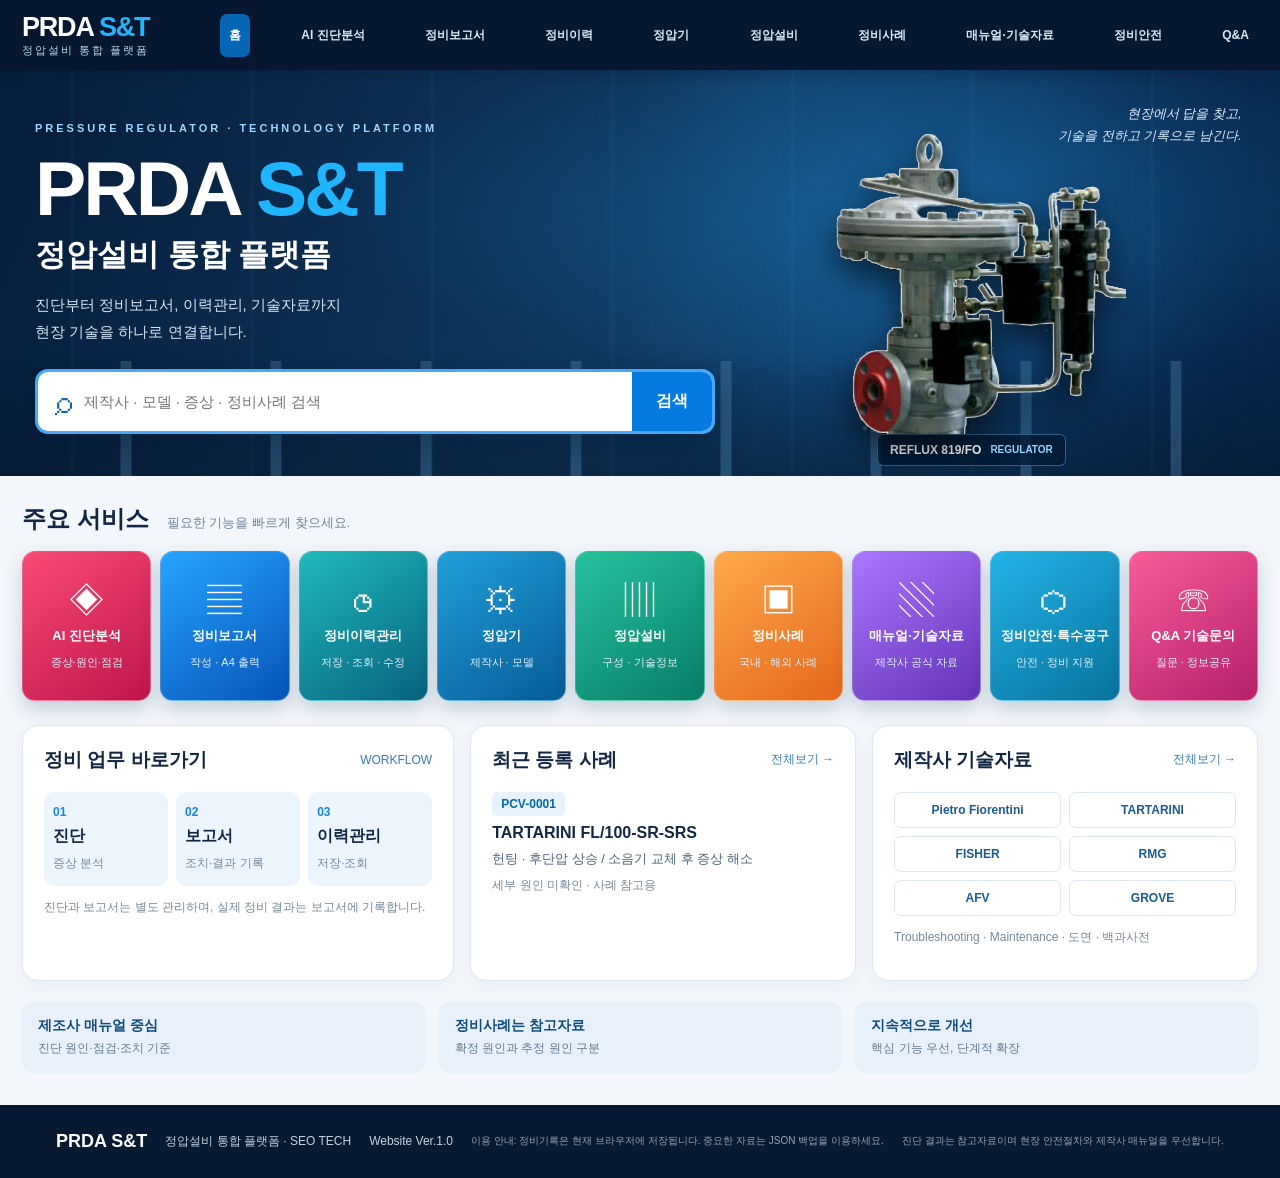
==== commit b10a6e25: "Add files via upload" ====
--- a/index.html
+++ b/index.html
@@ -157,6 +157,41 @@
 .prda-final-checklist p{font-size:12px;line-height:1.7}
 @media(max-width:480px){.prda-final-status a{margin-left:18px}}
 @media print{.prda-final-status,.prda-final-checklist{display:none!important}}
+</style><style>/* MOBILE HERO ONLY: keep PC MASTER, services, menus and functionality unchanged. */
+@media (max-width:780px) {
+  .hero {
+    min-height:655px;
+    background-image:linear-gradient(180deg,rgba(3,18,37,.72) 0%,rgba(3,22,45,.72) 40%,rgba(3,21,43,.30) 75%,rgba(3,18,37,.85) 100%),url("[data-uri]");
+    background-size:cover;
+    background-position:center center;
+  }
+  .hero-inner {min-height:655px;padding:57px 20px 102px;align-items:flex-start}
+  .hero-copy {width:100%;}
+  .hero h1 {margin-top:28px;}
+  .hero-copy p {max-width:320px;}
+  .hero-visual {right:6%;bottom:118px;width:min(55vw,225px);opacity:1;z-index:2;pointer-events:none}
+  .hero-visual img {max-height:260px;filter:drop-shadow(0 14px 15px rgba(0,0,0,.75))}
+  .hero-search {position:absolute;left:20px;right:20px;bottom:21px;margin:0;max-width:none;z-index:3}
+  .hero-search input {min-width:0}
+  .hero:before {opacity:.12}
+  .hero:after {opacity:.13}
+  .slogan {top:10px;right:17px}
+}
+@media (max-width:360px) {
+  .hero,.hero-inner {min-height:640px}
+  .hero-search {left:14px;right:14px;bottom:16px}
+  .hero-visual {bottom:108px;width:52vw}
+}
+/* 모바일: 검색창을 정압기 아래에 배치 (PC/기능 변경 없음) */
+@media (max-width:780px) {
+  .hero-inner {position:relative;padding-bottom:110px}
+  .hero-search {position:absolute !important;top:auto !important;bottom:22px !important;left:20px !important;right:20px !important;margin:0 !important;width:auto !important;max-width:none !important;z-index:4}
+  .hero-visual {bottom:150px !important}
+}
+@media (max-width:360px) {
+  .hero-search {left:14px !important;right:14px !important;bottom:18px !important}
+  .hero-visual {bottom:140px !important}
+}
 </style></head><body>
 <a class="skip" href="#content">본문으로 이동</a>
 <header class="topbar"><div class="top-inner"><a aria-label="PRDA S&amp;T 홈" class="brand" href="index.html"><b>PRDA <span>S&amp;T</span></b><small>정압설비 통합 플랫폼</small></a><nav aria-label="주요 메뉴" class="desktop-nav"><a class="selected" href="index.html">홈</a><a href="index.html#diagnosis">AI 진단분석</a><a href="index.html#report">정비보고서</a><a href="index.html#history">정비이력</a><a href="regulator.html">정압기</a><a href="equipment.html">정압설비</a><a href="cases.html">정비사례</a><a href="manuals.html">매뉴얼·기술자료</a><a href="safety.html">정비안전</a><a href="qna.html">Q&amp;A</a></nav><button aria-label="전체 메뉴 열기" class="menu-top" id="menuOpen">☰</button></div></header>
@@ -282,7 +317,7 @@
 <summary>최종 점검 안내 · 10차 완료 기준</summary>
 <p>홈·진단·검색·Q&amp;A·정비이력·보고서 메뉴를 확인하고, 실제 보고서 저장·사진 재조회·A4 PDF 출력·JSON 백업·복원까지 휴대폰에서 점검하세요.</p>
 <p>정비기록은 현재 브라우저에만 저장됩니다. Android 앱의 진단이력과 자동 동기화되지 않습니다. 비공개 설비정보는 입력하지 마세요.</p>
-</details></main><footer><strong>PRDA S&amp;T</strong><span>정압설비 통합 플랫폼 · SEO TECH</span><small>진단 결과는 참고자료이며 현장 안전절차와 제작사 매뉴얼을 우선합니다.</small></footer>
+</details></main><footer><strong>PRDA S&amp;T</strong><span>정압설비 통합 플랫폼 · SEO TECH</span><span>Website Ver.1.0</span><small>이용 안내: 정비기록은 현재 브라우저에 저장됩니다. 중요한 자료는 JSON 백업을 이용하세요.</small><small>진단 결과는 참고자료이며 현장 안전절차와 제작사 매뉴얼을 우선합니다.</small></footer>
 <nav aria-label="모바일 빠른 메뉴" class="bottom-nav"><a class="active" href="index.html"><span>⌂</span>홈</a><a href="index.html#diagnosis"><span>◈</span>진단</a><a href="index.html#report"><span>▤</span>보고서</a><a href="index.html#history"><span>◷</span>이력</a><button id="bottomMenu" type="button"><span>☷</span>전체</button></nav>
 <div class="menu-overlay" hidden="" id="menuOverlay"><div class="menu-shade" id="menuShade"></div><aside aria-labelledby="menuTitle" aria-modal="true" class="menu-drawer" role="dialog"><div class="drawer-head"><h2 id="menuTitle">전체 메뉴</h2><button aria-label="메뉴 닫기" id="menuClose">✕</button></div><div class="drawer-search"><form action="search.html"><input aria-label="통합검색" name="q" placeholder="통합검색"/><button>검색</button></form></div><div class="drawer-list">
 <details><summary>AI 진단분석</summary><a href="index.html#diagnosis">진단 시작</a><a href="photo.html">사진 참고</a></details>
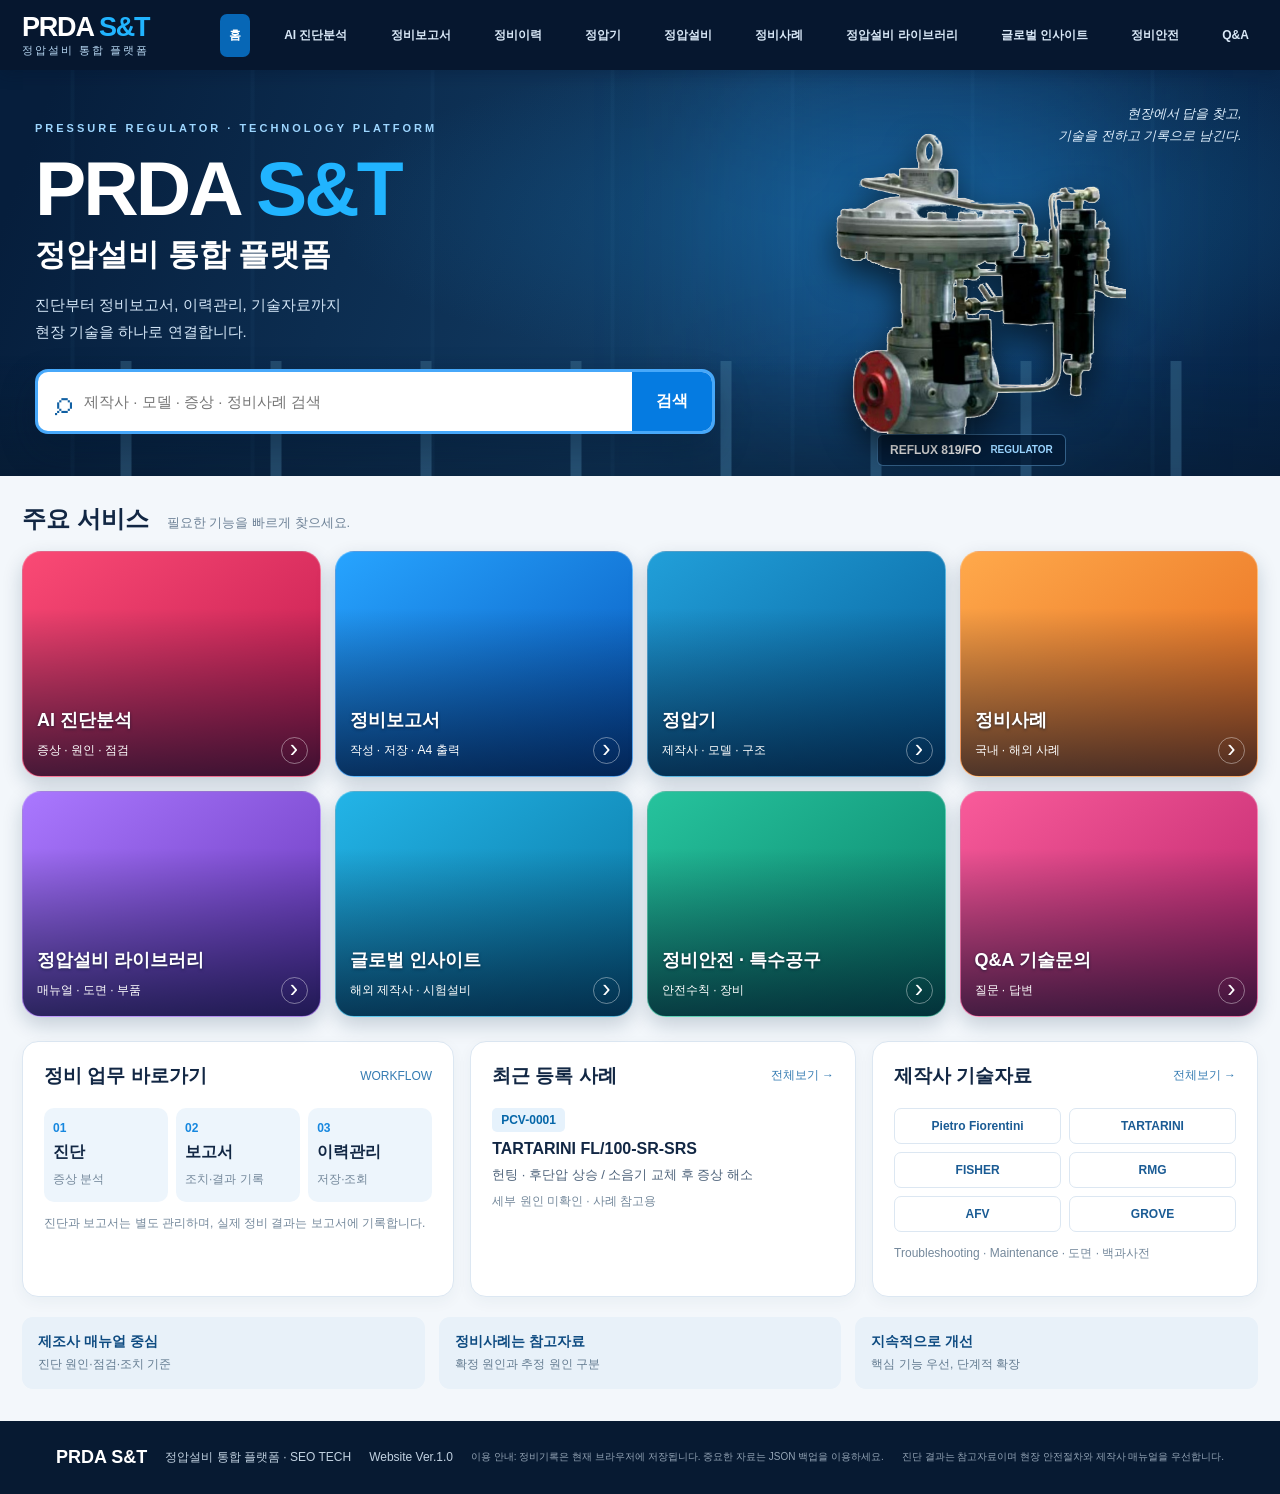
==== commit 2775ac12: "Add files via upload" ====
--- a/index.html
+++ b/index.html
@@ -8,6 +8,17 @@
 
 /* 2026-10-11 모바일 1차 검수: 슬로건과 헤더 겹침 방지 */
 @media(max-width:780px){.hero .eyebrow{display:none}.hero-inner{padding-top:57px}.hero-search{z-index:3}.hero-visual{right:4px;bottom:45px;width:170px;opacity:.43}.slogan{top:10px;right:15px;max-width:185px;line-height:1.6}}
+
+/* PRDA 홈 대시보드 2026-10-15: 독립 이미지 타일, 기존 기능 링크 보존 */
+.services .service-grid{grid-template-columns:repeat(4,minmax(0,1fr));gap:14px}
+.services .service{overflow:hidden;min-height:226px;display:flex;align-items:flex-start;justify-content:flex-end;text-align:left;padding:12px 14px 17px;border-radius:19px;isolation:isolate;box-shadow:0 8px 20px #0b2c4a33}
+.services .service::before{content:"";position:absolute;inset:0;background:linear-gradient(0deg,rgba(1,14,37,.68),transparent 75%);z-index:-1}
+.services .service-art{position:absolute;inset:0 0 42% 0;background-image:var(--tile-img);background-size:cover;background-position:center;opacity:.85;z-index:-2}
+.services .service strong{font-size:18px;line-height:1.35;text-shadow:0 1px 3px #08182d99;max-width:90%}
+.services .service small{font-size:12px;line-height:1.4;color:#fff;max-width:90%}
+.services .tile-arrow{position:absolute;right:12px;bottom:12px;font-size:25px;border:1px solid #ffffff66;border-radius:50%;width:27px;height:27px;text-align:center;line-height:21px}
+@media(max-width:1000px){.services .service-grid{grid-template-columns:repeat(2,minmax(0,1fr))}}
+@media(max-width:780px){.services .service-grid{grid-template-columns:repeat(2,minmax(0,1fr));gap:10px}.services .service{min-height:196px;padding:10px 11px 14px}.services .service strong{font-size:15px}.services .service small{font-size:11px}}
 </style><style>
 .standalone-view{display:none}
 body.view-report #content,body.view-history #content{display:none}
@@ -194,18 +205,17 @@
 }
 </style></head><body>
 <a class="skip" href="#content">본문으로 이동</a>
-<header class="topbar"><div class="top-inner"><a aria-label="PRDA S&amp;T 홈" class="brand" href="index.html"><b>PRDA <span>S&amp;T</span></b><small>정압설비 통합 플랫폼</small></a><nav aria-label="주요 메뉴" class="desktop-nav"><a class="selected" href="index.html">홈</a><a href="index.html#diagnosis">AI 진단분석</a><a href="index.html#report">정비보고서</a><a href="index.html#history">정비이력</a><a href="regulator.html">정압기</a><a href="equipment.html">정압설비</a><a href="cases.html">정비사례</a><a href="manuals.html">매뉴얼·기술자료</a><a href="safety.html">정비안전</a><a href="qna.html">Q&amp;A</a></nav><button aria-label="전체 메뉴 열기" class="menu-top" id="menuOpen">☰</button></div></header>
+<header class="topbar"><div class="top-inner"><a aria-label="PRDA S&amp;T 홈" class="brand" href="index.html"><b>PRDA <span>S&amp;T</span></b><small>정압설비 통합 플랫폼</small></a><nav aria-label="주요 메뉴" class="desktop-nav"><a class="selected" href="index.html">홈</a><a href="index.html#diagnosis">AI 진단분석</a><a href="index.html#report">정비보고서</a><a href="index.html#history">정비이력</a><a href="regulator.html">정압기</a><a href="equipment.html">정압설비</a><a href="cases.html">정비사례</a><a href="manuals.html">정압설비 라이브러리</a><a href="global.html">글로벌 인사이트</a><a href="safety.html">정비안전</a><a href="qna.html">Q&amp;A</a></nav><button aria-label="전체 메뉴 열기" class="menu-top" id="menuOpen">☰</button></div></header>
 <main id="content"><section class="hero"><div class="hero-glow"></div><div class="hero-inner"><div class="hero-copy"><div class="eyebrow">PRESSURE REGULATOR · TECHNOLOGY PLATFORM</div><h1>PRDA <em>S&amp;T</em></h1><h2>정압설비 통합 플랫폼</h2><p>진단부터 정비보고서, 이력관리, 기술자료까지<br/>현장 기술을 하나로 연결합니다.</p><form action="index.html" class="hero-search" method="get" role="search"><label class="sr" for="keyword">통합검색</label><span aria-hidden="true">⌕</span><input id="keyword" name="q" placeholder="제작사 · 모델 · 증상 · 정비사례 검색" required=""/><button type="submit">검색</button></form></div><div class="hero-visual"><img alt="Pietro Fiorentini REFLUX 819/FO 정압기" loading="eager" src="[data-uri]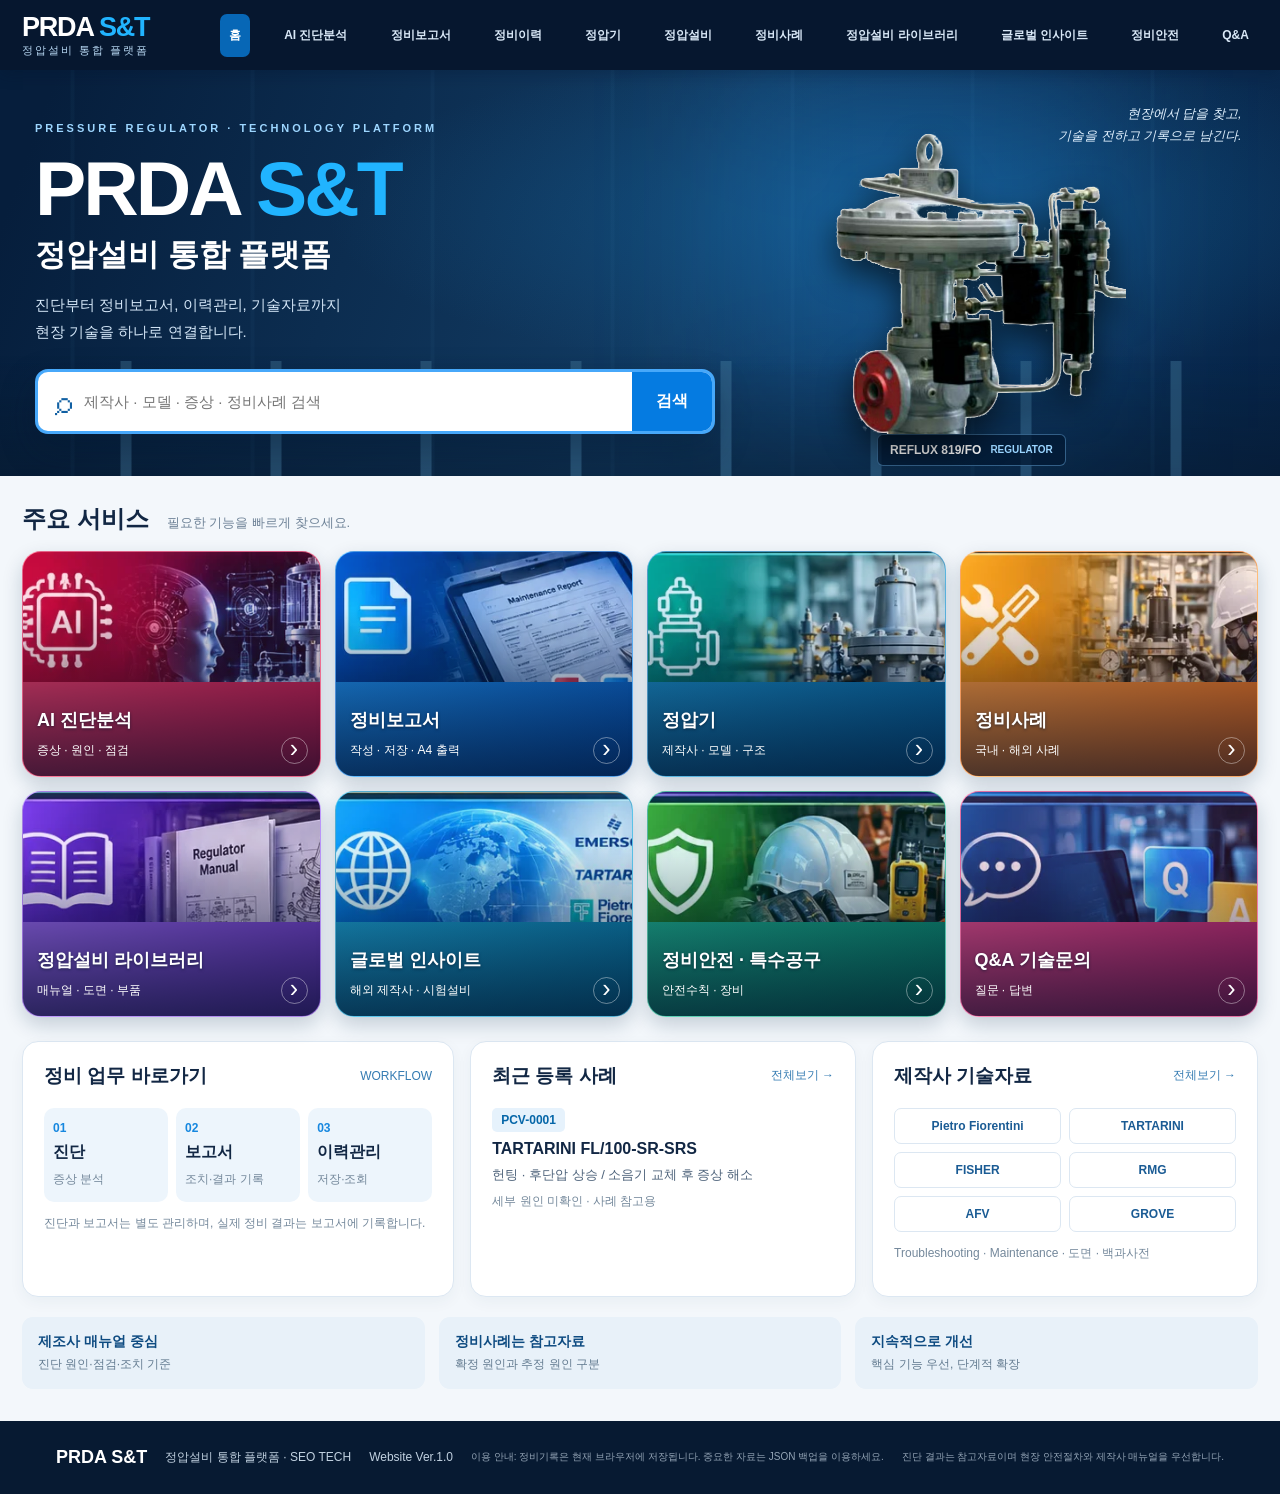
==== commit 9431d4fe: "Add files via upload" ====
--- a/index.html
+++ b/index.html
@@ -208,14 +208,14 @@
 <header class="topbar"><div class="top-inner"><a aria-label="PRDA S&amp;T 홈" class="brand" href="index.html"><b>PRDA <span>S&amp;T</span></b><small>정압설비 통합 플랫폼</small></a><nav aria-label="주요 메뉴" class="desktop-nav"><a class="selected" href="index.html">홈</a><a href="index.html#diagnosis">AI 진단분석</a><a href="index.html#report">정비보고서</a><a href="index.html#history">정비이력</a><a href="regulator.html">정압기</a><a href="equipment.html">정압설비</a><a href="cases.html">정비사례</a><a href="manuals.html">정압설비 라이브러리</a><a href="global.html">글로벌 인사이트</a><a href="safety.html">정비안전</a><a href="qna.html">Q&amp;A</a></nav><button aria-label="전체 메뉴 열기" class="menu-top" id="menuOpen">☰</button></div></header>
 <main id="content"><section class="hero"><div class="hero-glow"></div><div class="hero-inner"><div class="hero-copy"><div class="eyebrow">PRESSURE REGULATOR · TECHNOLOGY PLATFORM</div><h1>PRDA <em>S&amp;T</em></h1><h2>정압설비 통합 플랫폼</h2><p>진단부터 정비보고서, 이력관리, 기술자료까지<br/>현장 기술을 하나로 연결합니다.</p><form action="index.html" class="hero-search" method="get" role="search"><label class="sr" for="keyword">통합검색</label><span aria-hidden="true">⌕</span><input id="keyword" name="q" placeholder="제작사 · 모델 · 증상 · 정비사례 검색" required=""/><button type="submit">검색</button></form></div><div class="hero-visual"><img alt="Pietro Fiorentini REFLUX 819/FO 정압기" loading="eager" src="[data-uri]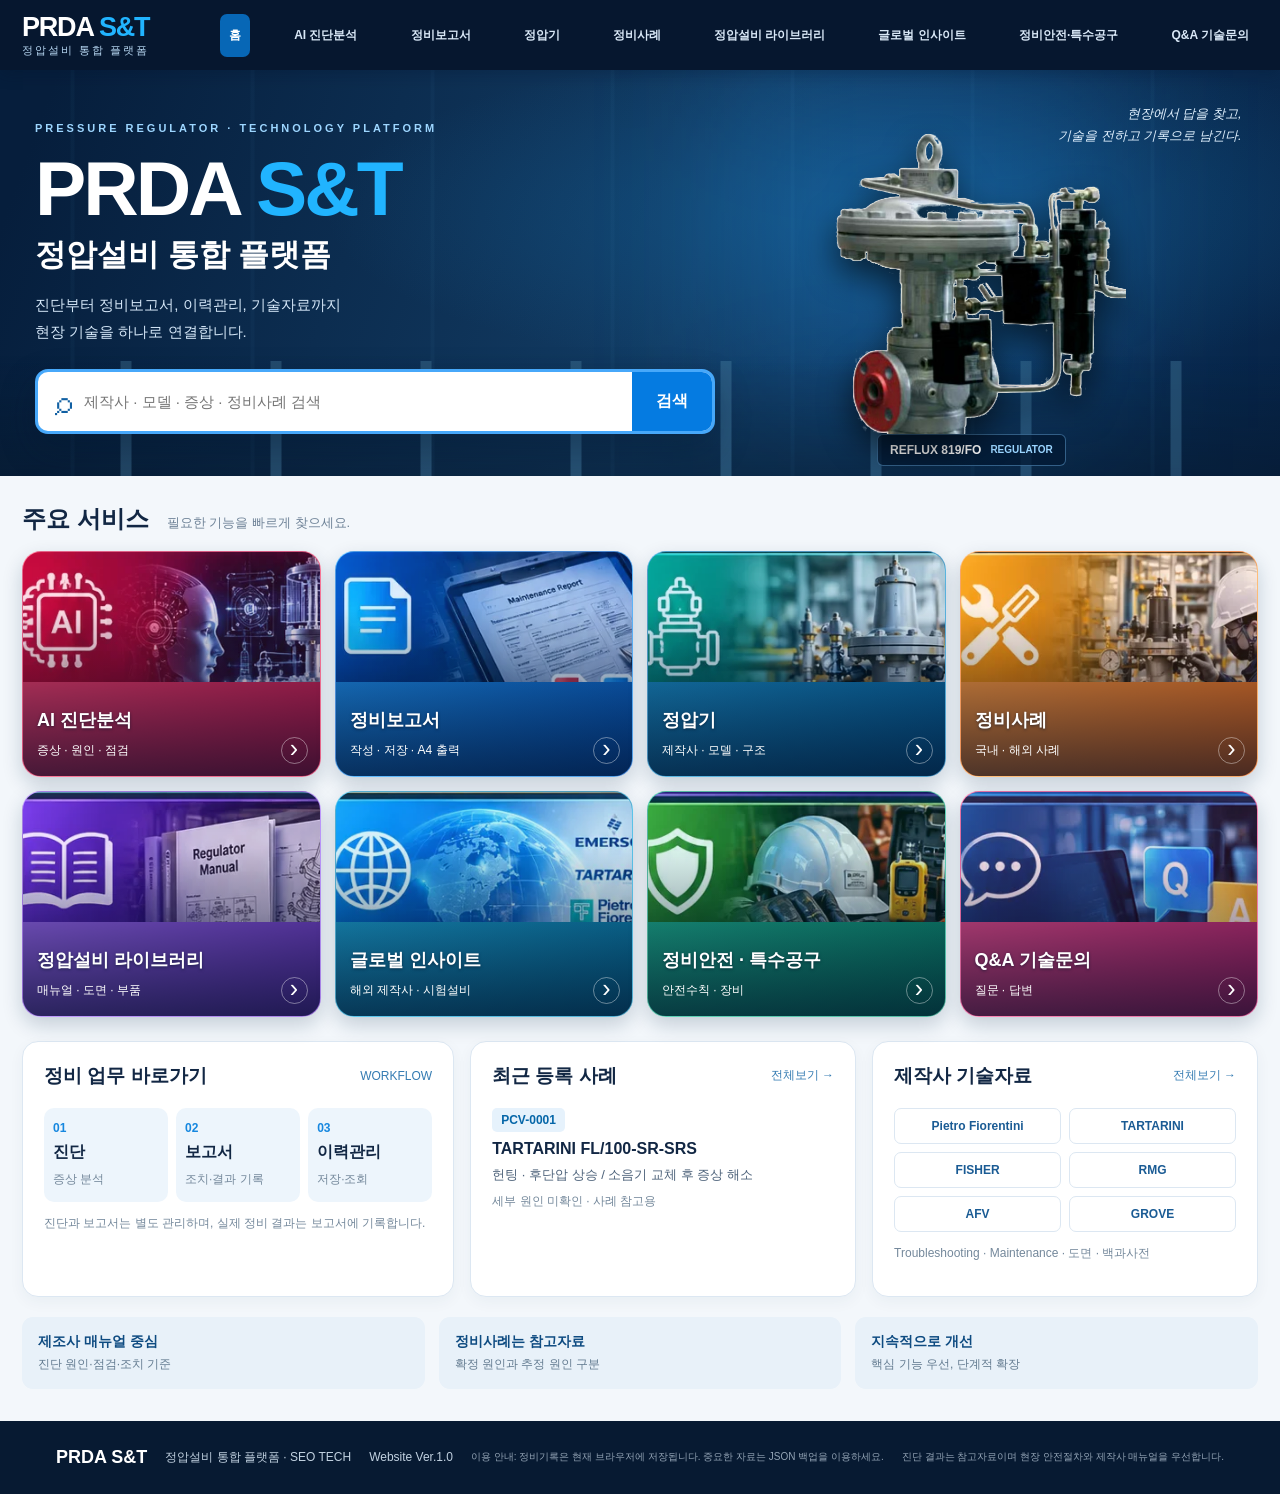
==== commit c11debaf: "Add files via upload" ====
--- a/index.html
+++ b/index.html
@@ -205,17 +205,17 @@
 }
 </style></head><body>
 <a class="skip" href="#content">본문으로 이동</a>
-<header class="topbar"><div class="top-inner"><a aria-label="PRDA S&amp;T 홈" class="brand" href="index.html"><b>PRDA <span>S&amp;T</span></b><small>정압설비 통합 플랫폼</small></a><nav aria-label="주요 메뉴" class="desktop-nav"><a class="selected" href="index.html">홈</a><a href="index.html#diagnosis">AI 진단분석</a><a href="index.html#report">정비보고서</a><a href="index.html#history">정비이력</a><a href="regulator.html">정압기</a><a href="equipment.html">정압설비</a><a href="cases.html">정비사례</a><a href="manuals.html">정압설비 라이브러리</a><a href="global.html">글로벌 인사이트</a><a href="safety.html">정비안전</a><a href="qna.html">Q&amp;A</a></nav><button aria-label="전체 메뉴 열기" class="menu-top" id="menuOpen">☰</button></div></header>
+<header class="topbar"><div class="top-inner"><a aria-label="PRDA S&amp;T 홈" class="brand" href="index.html"><b>PRDA <span>S&amp;T</span></b><small>정압설비 통합 플랫폼</small></a><nav aria-label="주요 메뉴" class="desktop-nav"><a class="selected" href="index.html">홈</a><a href="index.html#diagnosis">AI 진단분석</a><a href="index.html#report">정비보고서</a><a href="regulator.html">정압기</a><a href="cases.html">정비사례</a><a href="manuals.html">정압설비 라이브러리</a><a href="global.html">글로벌 인사이트</a><a href="safety.html">정비안전·특수공구</a><a href="qna.html">Q&amp;A 기술문의</a></nav><button aria-label="전체 메뉴 열기" class="menu-top" id="menuOpen">☰</button></div></header>
 <main id="content"><section class="hero"><div class="hero-glow"></div><div class="hero-inner"><div class="hero-copy"><div class="eyebrow">PRESSURE REGULATOR · TECHNOLOGY PLATFORM</div><h1>PRDA <em>S&amp;T</em></h1><h2>정압설비 통합 플랫폼</h2><p>진단부터 정비보고서, 이력관리, 기술자료까지<br/>현장 기술을 하나로 연결합니다.</p><form action="index.html" class="hero-search" method="get" role="search"><label class="sr" for="keyword">통합검색</label><span aria-hidden="true">⌕</span><input id="keyword" name="q" placeholder="제작사 · 모델 · 증상 · 정비사례 검색" required=""/><button type="submit">검색</button></form></div><div class="hero-visual"><img alt="Pietro Fiorentini REFLUX 819/FO 정압기" loading="eager" src="[data-uri]